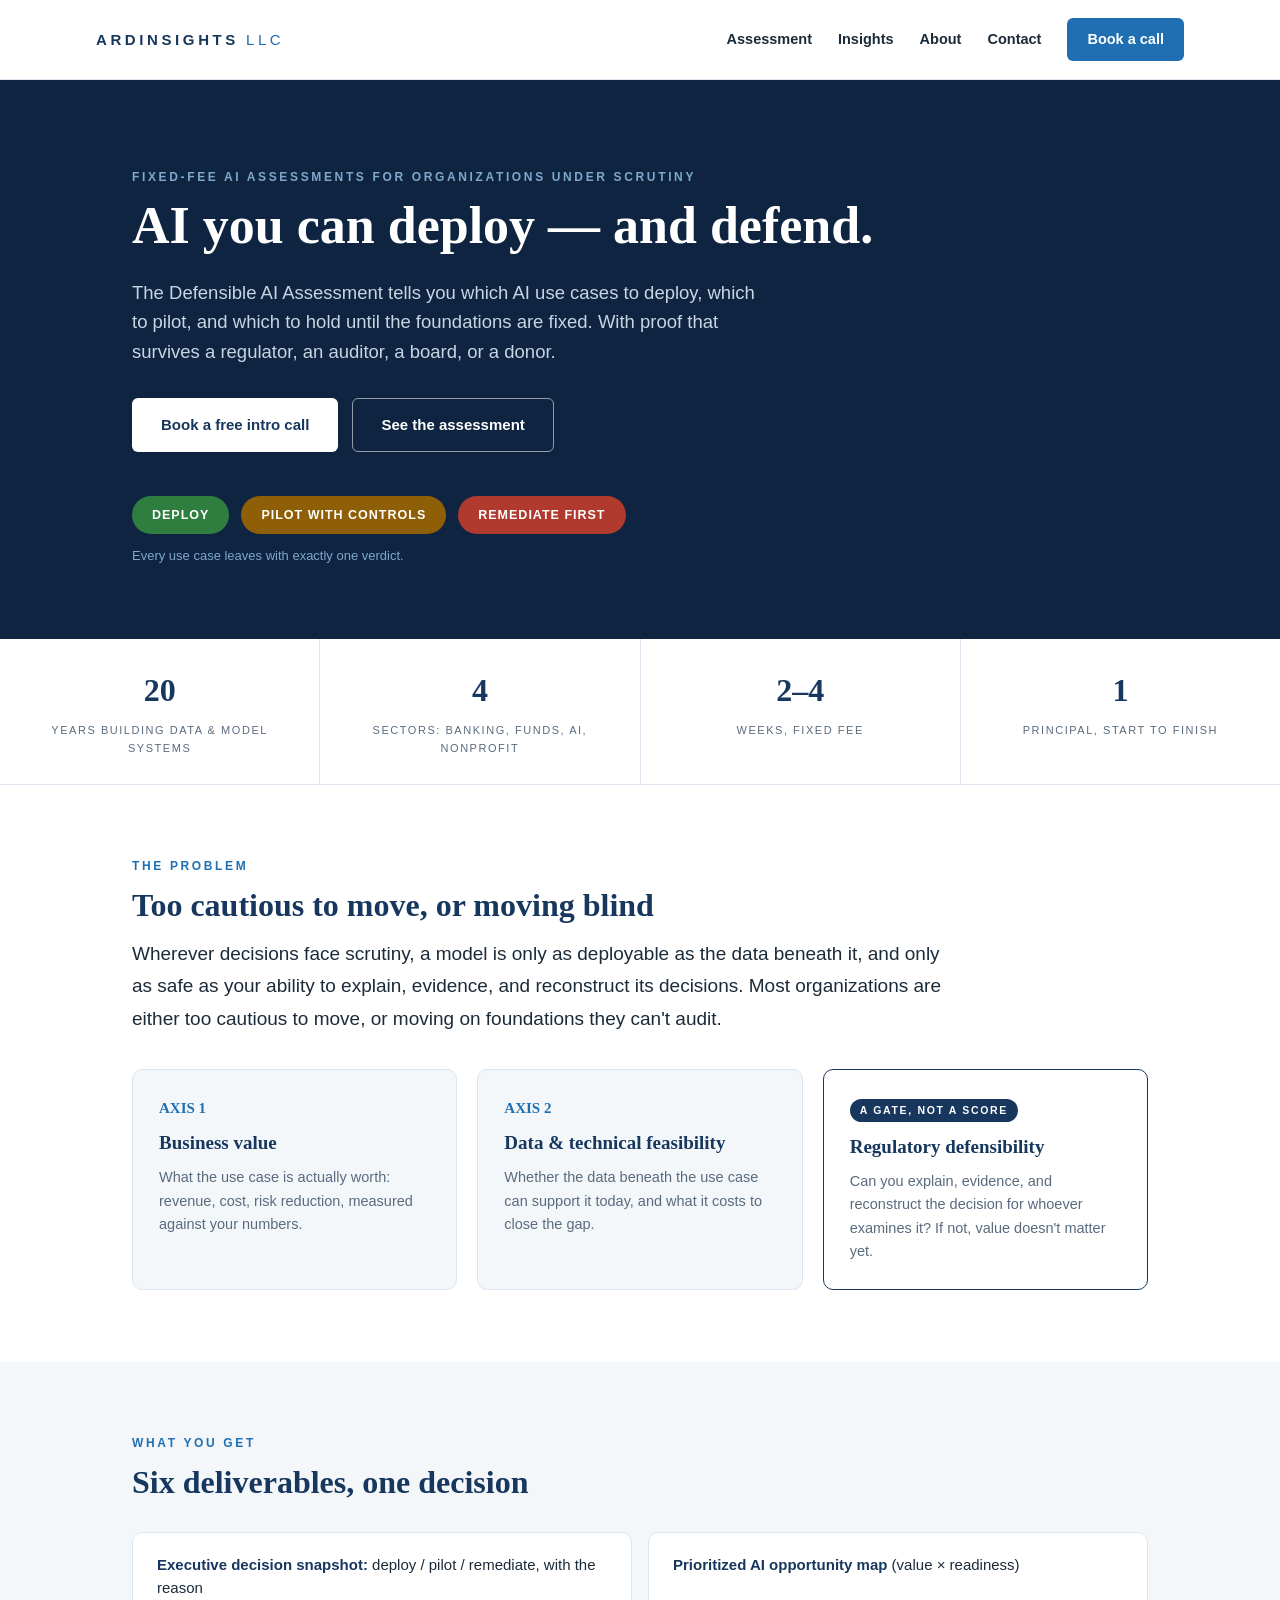
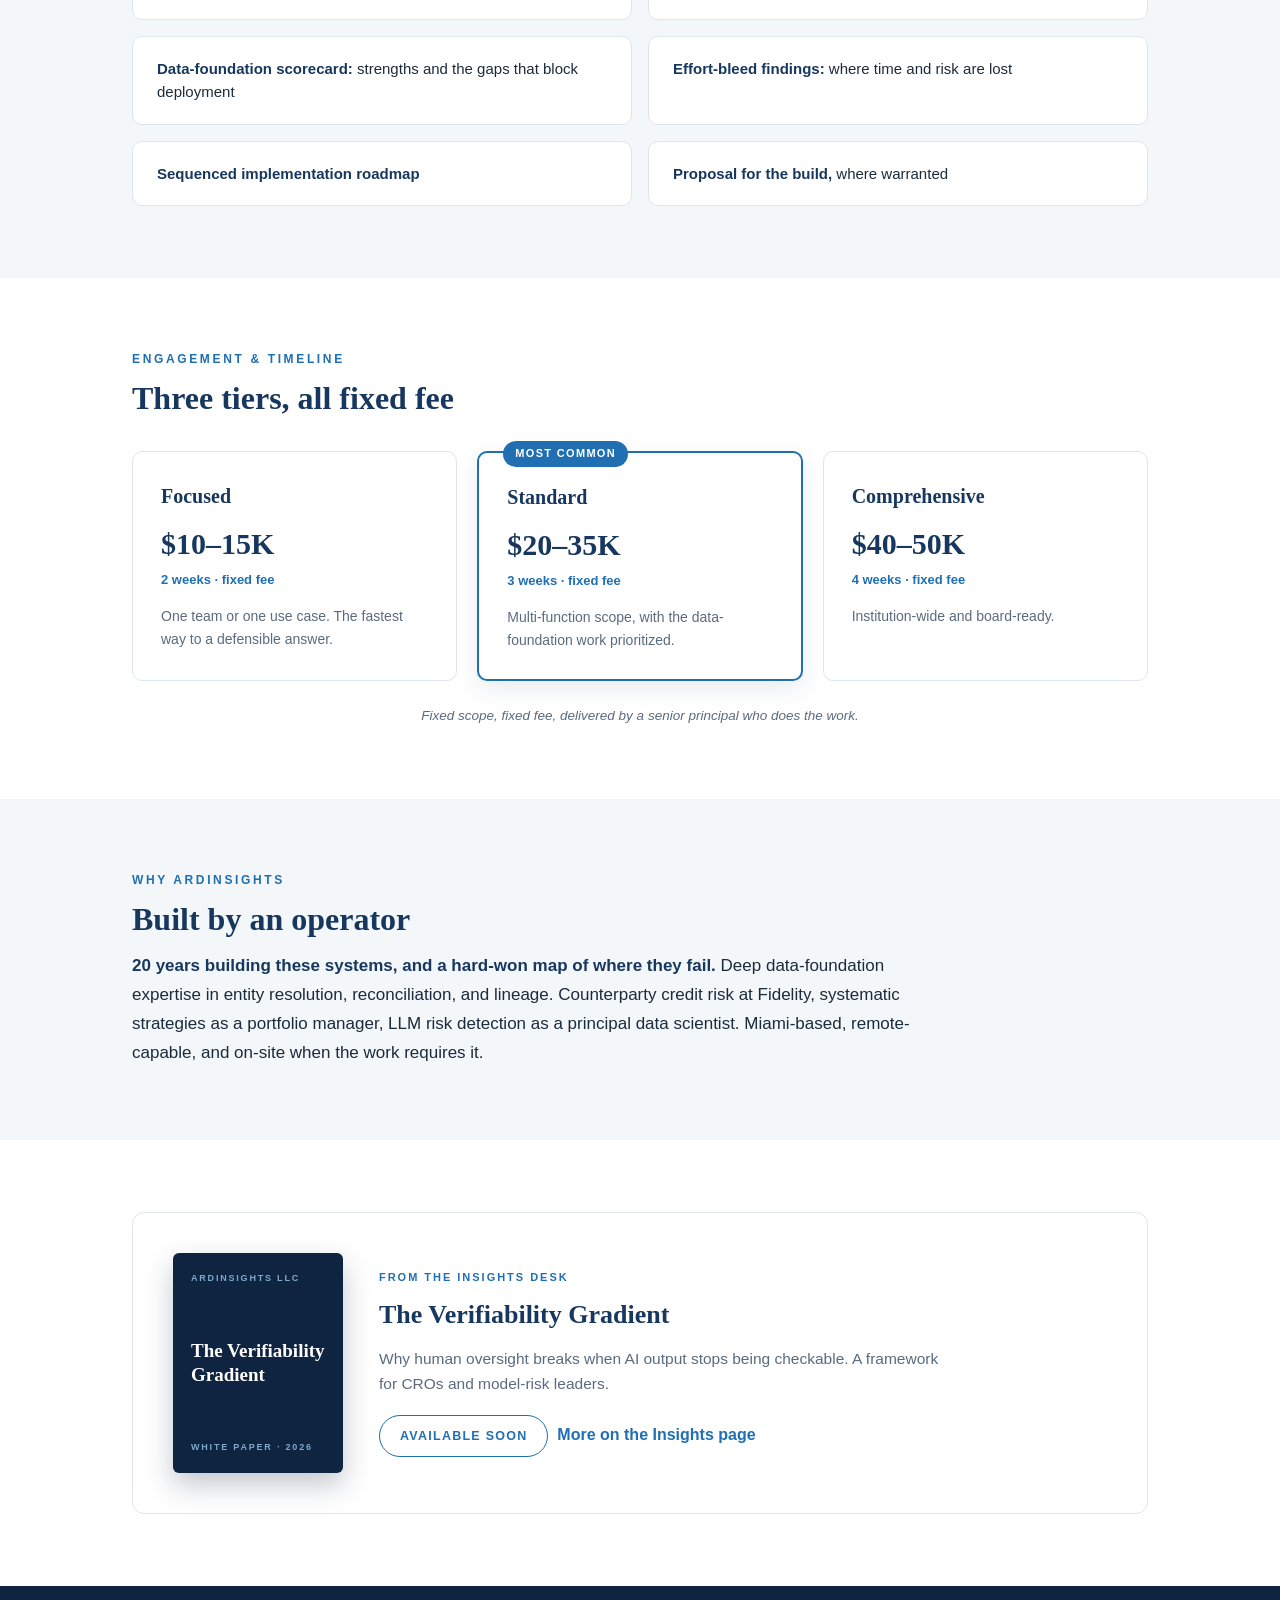
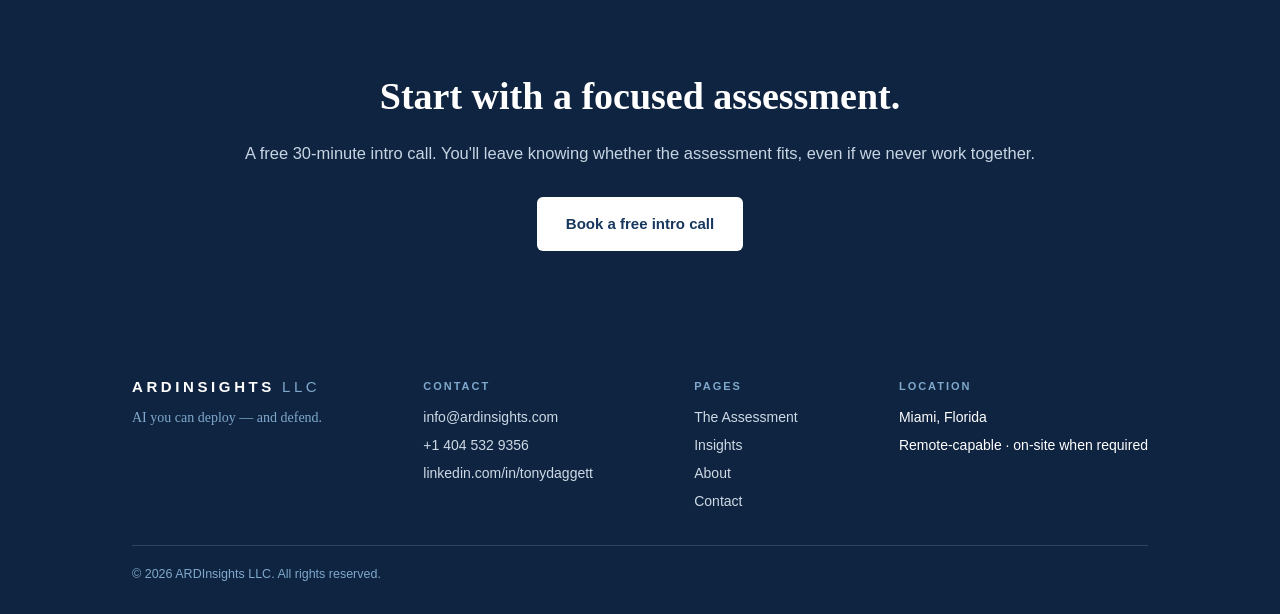
==== index.html @ 68be8fe9 "Phase 2 (partial): OG share image, richer Assessment page - og-image.png (1200x630, deck-cover style" ====
<!doctype html>
<html lang="en">
<head>
<meta charset="utf-8">
<meta name="viewport" content="width=device-width,initial-scale=1">
<title>ARDInsights | The Defensible AI Assessment</title>
<meta name="description" content="The Defensible AI Assessment tells you which AI use cases to deploy, which to pilot, and which to hold. With proof that survives a regulator, an auditor, a board, or a donor. Fixed scope, fixed fee, 2–4 weeks.">
<link rel="canonical" href="https://www.ardinsights.com/">
<meta property="og:title" content="ARDInsights | The Defensible AI Assessment">
<meta property="og:description" content="Which AI to deploy, which to pilot, which to hold, and proof it survives scrutiny. Fixed fee, 2–4 weeks.">
<meta property="og:type" content="website">
<meta property="og:url" content="https://www.ardinsights.com/">
<meta property="og:image" content="https://ardinsights.github.io/og-image.png">
<meta property="og:image:width" content="1200">
<meta property="og:image:height" content="630">
<meta name="twitter:card" content="summary_large_image">
<meta name="theme-color" content="#0F2440">
<link rel="icon" type="image/svg+xml" href="/favicon.svg">
<link rel="stylesheet" href="/css/site.css">
<script type="application/ld+json">
{"@context":"https://schema.org","@type":"ProfessionalService","name":"ARDInsights LLC","url":"https://www.ardinsights.com/","email":"info@ardinsights.com","telephone":"+1-404-532-9356","founder":{"@type":"Person","name":"Tony Daggett"},"address":{"@type":"PostalAddress","addressLocality":"Miami","addressRegion":"FL","addressCountry":"US"},"sameAs":["https://www.linkedin.com/in/tonydaggett"]}
</script>
</head>
<body>
<a class="skip" href="#main">Skip to content</a>

<header>
  <nav class="nav" aria-label="Main">
    <a class="wm" href="/">ARDINSIGHTS<span>LLC</span></a>
    <button class="menu-btn" aria-label="Menu" aria-expanded="false" aria-controls="nav-links" onclick="var h=document.querySelector('header');h.classList.toggle('open');this.setAttribute('aria-expanded',h.classList.contains('open'))"><span></span><span></span><span></span></button>
    <div class="links" id="nav-links">
      <a href="/assessment/">Assessment</a>
      <a href="/insights/">Insights</a>
      <a href="/about/">About</a>
      <a href="/contact/">Contact</a>
      <a class="cta" href="https://calendly.com/info-ardinsights/" target="_blank" rel="noopener">Book a call</a>
    </div>
  </nav>
</header>

<main id="main">

<div class="hero">
  <div class="wrap">
    <div class="kick">Fixed-fee AI assessments for organizations under scrutiny</div>
    <h1>AI you can deploy — and defend.</h1>
    <p>The Defensible AI Assessment tells you which AI use cases to deploy, which to pilot, and which to hold until the foundations are fixed. With proof that survives a regulator, an auditor, a board, or a donor.</p>
    <div class="actions">
      <a class="btn btn-white" href="https://calendly.com/info-ardinsights/" target="_blank" rel="noopener">Book a free intro call</a>
      <a class="btn btn-ghost" href="/assessment/">See the assessment</a>
    </div>
    <div class="pills">
      <span class="pill deploy">DEPLOY</span>
      <span class="pill pilot">PILOT WITH CONTROLS</span>
      <span class="pill remediate">REMEDIATE FIRST</span>
    </div>
    <div class="pillcap">Every use case leaves with exactly one verdict.</div>
  </div>
</div>

<div class="stats">
  <div class="stat"><div class="n">20</div><div class="l">Years building data &amp; model systems</div></div>
  <div class="stat"><div class="n">4</div><div class="l">Sectors: banking, funds, AI, nonprofit</div></div>
  <div class="stat"><div class="n">2–4</div><div class="l">Weeks, fixed fee</div></div>
  <div class="stat"><div class="n">1</div><div class="l">Principal, start to finish</div></div>
</div>

<section>
  <div class="wrap">
    <div class="kick">The problem</div>
    <h2 class="h2">Too cautious to move, or moving blind</h2>
    <p class="problem-lede">Wherever decisions face scrutiny, a model is only as deployable as the data beneath it, and only as safe as your ability to explain, evidence, and reconstruct its decisions. Most organizations are either too cautious to move, or moving on foundations they can't audit.</p>
    <div class="axes">
      <div class="axis"><div class="an">AXIS 1</div><h3 class="at">Business value</h3><p>What the use case is actually worth: revenue, cost, risk reduction, measured against your numbers.</p></div>
      <div class="axis"><div class="an">AXIS 2</div><h3 class="at">Data &amp; technical feasibility</h3><p>Whether the data beneath the use case can support it today, and what it costs to close the gap.</p></div>
      <div class="axis gate"><div class="gate-tag">A GATE, NOT A SCORE</div><h3 class="at">Regulatory defensibility</h3><p>Can you explain, evidence, and reconstruct the decision for whoever examines it? If not, value doesn't matter yet.</p></div>
    </div>
  </div>
</section>

<section class="alt">
  <div class="wrap">
    <div class="kick">What you get</div>
    <h2 class="h2">Six deliverables, one decision</h2>
    <div class="grid6">
      <div class="g"><b>Executive decision snapshot:</b> deploy / pilot / remediate, with the reason</div>
      <div class="g"><b>Prioritized AI opportunity map</b> (value × readiness)</div>
      <div class="g"><b>Data-foundation scorecard:</b> strengths and the gaps that block deployment</div>
      <div class="g"><b>Effort-bleed findings:</b> where time and risk are lost</div>
      <div class="g"><b>Sequenced implementation roadmap</b></div>
      <div class="g"><b>Proposal for the build,</b> where warranted</div>
    </div>
  </div>
</section>

<section>
  <div class="wrap">
    <div class="kick">Engagement &amp; timeline</div>
    <h2 class="h2">Three tiers, all fixed fee</h2>
    <div class="tiers">
      <div class="tier">
        <h3 class="tname">Focused</h3>
        <div class="price">$10–15K</div>
        <div class="terms">2 weeks · fixed fee</div>
        <p class="scope">One team or one use case. The fastest way to a defensible answer.</p>
      </div>
      <div class="tier featured">
        <div class="flag">MOST COMMON</div>
        <h3 class="tname">Standard</h3>
        <div class="price">$20–35K</div>
        <div class="terms">3 weeks · fixed fee</div>
        <p class="scope">Multi-function scope, with the data-foundation work prioritized.</p>
      </div>
      <div class="tier">
        <h3 class="tname">Comprehensive</h3>
        <div class="price">$40–50K</div>
        <div class="terms">4 weeks · fixed fee</div>
        <p class="scope">Institution-wide and board-ready.</p>
      </div>
    </div>
    <div class="tierfoot">Fixed scope, fixed fee, delivered by a senior principal who does the work.</div>
  </div>
</section>

<section class="alt">
  <div class="wrap">
    <div class="kick">Why ARDInsights</div>
    <h2 class="h2">Built by an operator</h2>
    <p class="why-body"><b>20 years building these systems, and a hard-won map of where they fail.</b> Deep data-foundation expertise in entity resolution, reconciliation, and lineage. Counterparty credit risk at Fidelity, systematic strategies as a portfolio manager, LLM risk detection as a principal data scientist. Miami-based, remote-capable, and on-site when the work requires it.</p>
  </div>
</section>

<section>
  <div class="wrap">
    <div class="paper">
      <div class="cover">
        <div class="pw">ARDINSIGHTS LLC</div>
        <div class="pt">The Verifiability Gradient</div>
        <div class="pw">WHITE PAPER · 2026</div>
      </div>
      <div>
        <div class="pk">FROM THE INSIGHTS DESK</div>
        <h3>The Verifiability Gradient</h3>
        <p>Why human oversight breaks when AI output stops being checkable. A framework for CROs and model-risk leaders.</p>
        <span class="soon-pill">AVAILABLE SOON</span>&nbsp;&nbsp;<a href="/insights/" style="font-weight:600">More on the Insights page</a>
      </div>
    </div>
  </div>
</section>

<div class="close">
  <div class="wrap">
    <h2>Start with a focused assessment.</h2>
    <p>A free 30-minute intro call. You'll leave knowing whether the assessment fits, even if we never work together.</p>
    <a class="btn btn-white" href="https://calendly.com/info-ardinsights/" target="_blank" rel="noopener">Book a free intro call</a>
  </div>
</div>

</main>

<footer>
  <div class="wrap">
    <div class="fgrid">
      <div>
        <div class="fwm">ARDINSIGHTS<span>LLC</span></div>
        <div class="ftag">AI you can deploy — and defend.</div>
      </div>
      <div class="fcol"><b>CONTACT</b><a href="mailto:info@ardinsights.com">info@ardinsights.com</a><br><a href="tel:+14045329356">+1 404 532 9356</a><br><a href="https://www.linkedin.com/in/tonydaggett" target="_blank" rel="noopener">linkedin.com/in/tonydaggett</a></div>
      <div class="fcol"><b>PAGES</b><a href="/assessment/">The Assessment</a><br><a href="/insights/">Insights</a><br><a href="/about/">About</a><br><a href="/contact/">Contact</a></div>
      <div class="fcol"><b>LOCATION</b>Miami, Florida<br>Remote-capable · on-site when required</div>
    </div>
    <div class="legal">© 2026 ARDInsights LLC. All rights reserved.</div>
  </div>
</footer>

</body>
</html>
---- css/site.css ----
/* ARDInsights — production stylesheet.
   1:1 port of the "ARDInsights Website" Claude Design system (design-system/).
   Fonts and metrics match the approved mockups exactly; only the mobile menu,
   footer layout, and media queries are additions (the mockups are desktop-only). */
:root{
  --navy:#17375E;
  --navy-deep:#0F2440;
  --azure:#1F6FB2;
  --azure-bright:#2E86D1;
  --ice:#7FA8CC;
  --ink:#1C2B3A;
  --muted:#5A6B7E;
  --paper:#FFFFFF;
  --mist:#F4F7FA;
  --line:#DDE5EE;
  --green:#2F7D3F;
  --gold:#8F5F08;
  --red:#B03A2E;
  --serif:Georgia,'Times New Roman',serif;
  --sans:'Segoe UI',Arial,sans-serif;
}
*{margin:0;padding:0;box-sizing:border-box}
body{font-family:var(--sans);color:var(--ink);background:var(--paper);line-height:1.6}
img{max-width:100%}
a{color:var(--azure);text-decoration:none}

.skip{position:absolute;left:-9999px;top:0;background:var(--navy);color:#fff;padding:10px 18px;z-index:100}
.skip:focus{left:0}
.sr-only{position:absolute;width:1px;height:1px;padding:0;margin:-1px;overflow:hidden;clip:rect(0,0,0,0);white-space:nowrap;border:0}
a:focus-visible,button:focus-visible{outline:2px solid var(--azure);outline-offset:2px}
.hero a:focus-visible,.close a:focus-visible,footer a:focus-visible{outline-color:#fff}

.wrap{max-width:1080px;margin:0 auto;padding:0 32px}

/* Type */
.kick{font-size:12px;letter-spacing:.22em;text-transform:uppercase;color:var(--azure);font-weight:700;margin-bottom:10px}
.h2{font-family:var(--serif);font-size:32px;color:var(--navy);font-weight:700;margin-bottom:14px;line-height:1.2}
.lede{font-size:15.5px;line-height:1.65;color:var(--muted);max-width:680px}

/* Buttons */
.btn{display:inline-block;padding:14px 28px;border-radius:6px;font-size:15px;font-weight:600;border:1.5px solid transparent;cursor:pointer}
.btn-azure{background:var(--azure);color:#fff}
.btn-azure:hover{background:var(--azure-bright);color:#fff}
.btn-white{background:#fff;color:var(--navy)}
.btn-white:hover{background:#E8F0F8;color:var(--navy)}
.btn-ghost{border-color:rgba(255,255,255,.55);color:#fff}
.btn-ghost:hover{border-color:#fff;color:#fff}

/* Nav — per nav-footer mockup */
header{background:#fff;border-bottom:1px solid var(--line)}
.nav{display:flex;align-items:center;justify-content:space-between;padding:18px 36px;max-width:1160px;margin:0 auto}
.wm{letter-spacing:.24em;font-weight:700;font-size:15px;color:var(--navy);white-space:nowrap}
.wm span{color:var(--azure);font-weight:400;margin-left:7px}
.links{display:flex;gap:26px;align-items:center}
.links a{color:var(--ink);font-size:14.5px;font-weight:600}
.links a:hover{color:var(--azure)}
.links a.active{color:var(--azure)}
.links a.cta{background:var(--azure);color:#fff;padding:10px 20px;border-radius:6px}
.links a.cta:hover{background:var(--azure-bright)}
.menu-btn{display:none;background:none;border:none;cursor:pointer;padding:8px}
.menu-btn span{display:block;width:22px;height:2px;background:var(--navy);margin:5px 0}

/* Hero — home per home mockup; .slim per subpage mockups */
.hero{background:var(--navy-deep);color:#fff;padding:88px 0 72px}
.hero .kick{color:var(--ice)}
.hero h1{font-family:var(--serif);font-size:52px;line-height:1.12;font-weight:700;max-width:760px;margin-bottom:22px}
.hero p{font-size:18.5px;line-height:1.6;color:#C7D5E3;max-width:640px;margin-bottom:32px}
.hero .actions{display:flex;gap:14px;margin-bottom:44px;flex-wrap:wrap}
.hero.slim{padding:64px 0 54px}
.hero.slim h1{font-size:43px;line-height:1.15;margin-bottom:14px}
.hero.slim p{font-size:17px;margin-bottom:0;max-width:660px}

/* Verdict pills */
.pills{display:flex;gap:12px;flex-wrap:wrap}
.pill{padding:9px 20px;border-radius:999px;font-size:12.5px;font-weight:700;letter-spacing:.08em;color:#fff}
.pill.deploy{background:var(--green)}
.pill.pilot{background:var(--gold)}
.pill.remediate{background:var(--red)}
.pillcap{font-size:13px;color:var(--ice);margin-top:12px}

/* Stat row */
.stats{display:flex;border-bottom:1px solid var(--line);background:#fff}
.stat{flex:1;padding:26px 18px;text-align:center;border-right:1px solid var(--line)}
.stat:last-child{border-right:none}
.stat .n{font-family:var(--serif);font-size:32px;font-weight:700;color:var(--navy)}
.stat .l{font-size:11px;letter-spacing:.14em;text-transform:uppercase;color:var(--muted);margin-top:6px}

/* Sections */
section{padding:72px 0}
section.alt{background:var(--mist)}

/* Axes */
.axes{display:grid;grid-template-columns:repeat(3,1fr);gap:20px;margin-top:34px}
.axis{background:var(--mist);border:1px solid var(--line);border-radius:10px;padding:26px}
.axis .an{font-family:var(--serif);font-size:15px;color:var(--azure);font-weight:700;margin-bottom:8px}
.axis .at{font-family:var(--serif);font-size:19px;color:var(--navy);font-weight:700;margin-bottom:8px}
.axis p{font-size:14.5px;line-height:1.6;color:var(--muted)}
.axis.gate{background:#fff;border:1.5px solid var(--navy)}
.gate-tag{display:inline-block;font-size:10.5px;letter-spacing:.16em;font-weight:700;color:#fff;background:var(--navy);border-radius:999px;padding:3px 10px;margin-bottom:10px}

/* Deliverables grid */
.grid6{display:grid;grid-template-columns:repeat(2,1fr);gap:16px;margin-top:30px}
.g{background:#fff;border:1px solid var(--line);border-radius:10px;padding:20px 24px;font-size:15px;line-height:1.55}
.g b{color:var(--navy)}

/* Tiers */
.tiers{display:grid;grid-template-columns:repeat(3,1fr);gap:20px;margin-top:34px}
.tier{background:#fff;border:1px solid var(--line);border-radius:10px;padding:28px;position:relative}
.tier.featured{border:2px solid var(--azure);box-shadow:0 8px 24px rgba(23,55,94,.10)}
.flag{position:absolute;top:-12px;left:24px;background:var(--azure);color:#fff;font-size:11px;font-weight:700;letter-spacing:.12em;padding:4px 12px;border-radius:999px}
.tname{font-family:var(--serif);font-size:20px;color:var(--navy);font-weight:700}
.price{font-family:var(--serif);font-size:30px;color:var(--navy);font-weight:700;margin:8px 0 2px}
.terms{font-size:13px;color:var(--azure);font-weight:600;margin-bottom:14px}
.scope{font-size:14px;line-height:1.6;color:var(--muted)}
.tierfoot{margin-top:24px;font-size:13.5px;color:var(--muted);font-style:italic;text-align:center}

/* Why */
.why-body{font-size:17px;line-height:1.7;max-width:780px}
.why-body b{color:var(--navy)}

/* Paper feature */
.paper{border:1px solid var(--line);border-radius:12px;padding:40px;display:flex;gap:36px;align-items:center;background:#fff}
.paper .cover{flex:none;width:170px;height:220px;background:var(--navy-deep);border-radius:6px;color:#fff;padding:18px;display:flex;flex-direction:column;justify-content:space-between;box-shadow:0 12px 28px rgba(15,36,64,.25)}
.paper .cover .pw{letter-spacing:.2em;font-size:9px;font-weight:700;color:var(--ice)}
.paper .cover .pt{font-family:var(--serif);font-size:19px;font-weight:700;line-height:1.25}
.paper .pk{font-size:11px;letter-spacing:.18em;color:var(--azure);font-weight:700;margin-bottom:8px}
.paper h2,.paper h3{font-family:var(--serif);font-size:26px;color:var(--navy);margin-bottom:10px;font-weight:700}
.paper .psub{font-family:var(--serif);font-style:italic;font-size:17px;color:var(--muted);margin-bottom:16px}
.paper p{font-size:15.5px;line-height:1.65;color:var(--muted);margin-bottom:18px;max-width:560px}
.paper .meta{font-size:13px;color:var(--muted);margin-bottom:20px}
.soon-pill{display:inline-block;padding:10px 20px;border:1.5px solid var(--azure);border-radius:999px;color:var(--azure);font-size:12.5px;font-weight:700;letter-spacing:.1em}
.soon-note{margin-top:26px;font-size:14.5px;color:var(--muted);font-style:italic}

/* Steps */
.stepgrid{display:grid;grid-template-columns:repeat(3,1fr);gap:20px;margin-top:30px}
.step{background:#fff;border:1px solid var(--line);border-radius:10px;padding:26px}
.sn{font-family:var(--serif);font-size:14px;color:var(--azure);font-weight:700;margin-bottom:8px}
.st{font-family:var(--serif);font-size:19px;color:var(--navy);font-weight:700;margin-bottom:8px}
.step p{font-size:14.5px;line-height:1.6;color:var(--muted)}

/* Two-column */
.two{display:grid;grid-template-columns:1fr 1fr;gap:40px}
.two h3{font-family:var(--serif);font-size:22px;color:var(--navy);margin-bottom:10px;font-weight:700}
.two p{font-size:15.5px;line-height:1.65}
.two b{color:var(--navy)}

/* Diagnostics */
.dcards{display:grid;grid-template-columns:repeat(3,1fr);gap:20px;margin-top:30px}
.dc{background:#fff;border:1px solid var(--line);border-radius:10px;padding:26px}
.dc .num{font-family:var(--serif);font-size:13px;color:var(--azure);font-weight:700;margin-bottom:8px;letter-spacing:.06em}
.dc .dt{font-family:var(--serif);font-size:18px;color:var(--navy);font-weight:700;margin-bottom:10px;line-height:1.3}
.dc .db{font-size:14px;line-height:1.6;margin-bottom:14px}
.dc .lesson{border-top:1px solid var(--line);padding-top:12px;font-size:13px;line-height:1.55;color:var(--muted)}
.dc .lesson b{color:var(--navy);font-size:10.5px;letter-spacing:.16em}

/* Problem lede (home) */
.problem-lede{font-size:19px;line-height:1.7;color:var(--ink);max-width:820px}

/* About */
.head-row{display:flex;gap:40px;align-items:center}
.photo{flex:none;width:150px;height:150px;border-radius:50%;background:var(--azure);display:flex;align-items:center;justify-content:center;font-family:var(--serif);font-size:44px;font-weight:700;color:#fff;border:3px solid rgba(255,255,255,.35)}
.bio p{font-size:16.5px;line-height:1.75;max-width:780px;margin-bottom:18px}
.bio b{color:var(--navy)}
.tl{margin-top:44px;border-left:2px solid var(--line);padding-left:32px;max-width:780px}
.t{position:relative;padding-bottom:30px}
.t:last-child{padding-bottom:0}
.t::before{content:'';position:absolute;left:-39px;top:5px;width:12px;height:12px;border-radius:50%;background:var(--azure);border:2px solid #fff}
.t .role{font-family:var(--serif);font-size:18px;color:var(--navy);font-weight:700}
.t .org{font-size:13.5px;color:var(--azure);font-weight:600;margin:2px 0 6px}
.t p{font-size:14.5px;line-height:1.6;color:var(--muted);max-width:640px}
.creds{padding:40px 0;background:var(--mist)}
.credrow{display:flex;background:#fff;border-radius:10px;border:1px solid var(--line)}
.cred{flex:1;padding:22px;text-align:center;border-right:1px solid var(--line)}
.cred:last-child{border-right:none}
.cn{font-family:var(--serif);font-size:22px;font-weight:700;color:var(--navy)}
.cl{font-size:11px;letter-spacing:.14em;text-transform:uppercase;color:var(--muted);margin-top:5px}

/* Contact */
.cgrid{display:grid;grid-template-columns:1.2fr 1fr;gap:24px;align-items:start}
.card{border:1px solid var(--line);border-radius:12px;padding:36px;background:var(--mist)}
.card h2{font-family:var(--serif);font-size:24px;color:var(--navy);margin-bottom:10px;font-weight:700}
.card p{font-size:15px;line-height:1.65;color:var(--muted);margin-bottom:20px}
.rows{font-size:15px}
.rows .row{display:flex;gap:12px;align-items:baseline;padding:8px 0}
.rows b{flex:none;width:78px;font-size:11px;letter-spacing:.16em;color:var(--muted)}
.rows a{font-weight:600}

/* Close band */
.close{background:var(--navy-deep);color:#fff;text-align:center;padding:80px 0}
.close h2{font-family:var(--serif);font-size:38px;margin-bottom:14px;font-weight:700}
.close p{color:#C7D5E3;font-size:16.5px;margin-bottom:30px}

/* Footer — per nav-footer mockup */
footer{background:var(--navy-deep);color:#fff;padding:44px 0 30px}
.close+footer{border-top:1px solid rgba(255,255,255,.14)}
.fgrid{display:flex;justify-content:space-between;gap:30px;flex-wrap:wrap}
.fwm{letter-spacing:.24em;font-weight:700;font-size:15px}
.fwm span{color:var(--ice);font-weight:400;margin-left:7px}
.ftag{font-family:var(--serif);color:var(--ice);font-size:14px;margin-top:8px}
.fcol{font-size:14px;line-height:2}
.fcol a{color:#CDD9E5}
.fcol a:hover{color:#fff}
.fcol b{display:block;font-size:11px;letter-spacing:.18em;color:var(--ice);margin-bottom:6px;font-weight:700}
.legal{border-top:1px solid rgba(255,255,255,.14);margin-top:30px;padding-top:18px;font-size:12.5px;color:var(--ice)}

/* Responsive additions (mockups are desktop-only) */
@media (max-width:900px){
  .hero h1{font-size:38px}
  .hero.slim h1{font-size:32px}
  .h2{font-size:27px}
  .axes,.tiers,.stepgrid,.dcards{grid-template-columns:1fr}
  .grid6,.two,.cgrid{grid-template-columns:1fr}
  .stats{flex-wrap:wrap}
  .stat{flex:1 1 50%;border-bottom:1px solid var(--line)}
  .stat:nth-child(2){border-right:none}
  .paper{flex-direction:column;align-items:flex-start}
  .head-row{flex-direction:column;align-items:flex-start;gap:20px}
  .credrow{flex-wrap:wrap}
  .cred{flex:1 1 50%;border-bottom:1px solid var(--line)}
  .cred:nth-child(2){border-right:none}
  section{padding:56px 0}
  .hero{padding:64px 0 52px}
}
@media (max-width:760px){
  .menu-btn{display:block}
  header{position:relative}
  .links{display:none;position:absolute;top:100%;left:0;right:0;background:#fff;border-bottom:1px solid var(--line);flex-direction:column;align-items:flex-start;padding:18px 24px;gap:16px;z-index:50}
  header.open .links{display:flex}
}
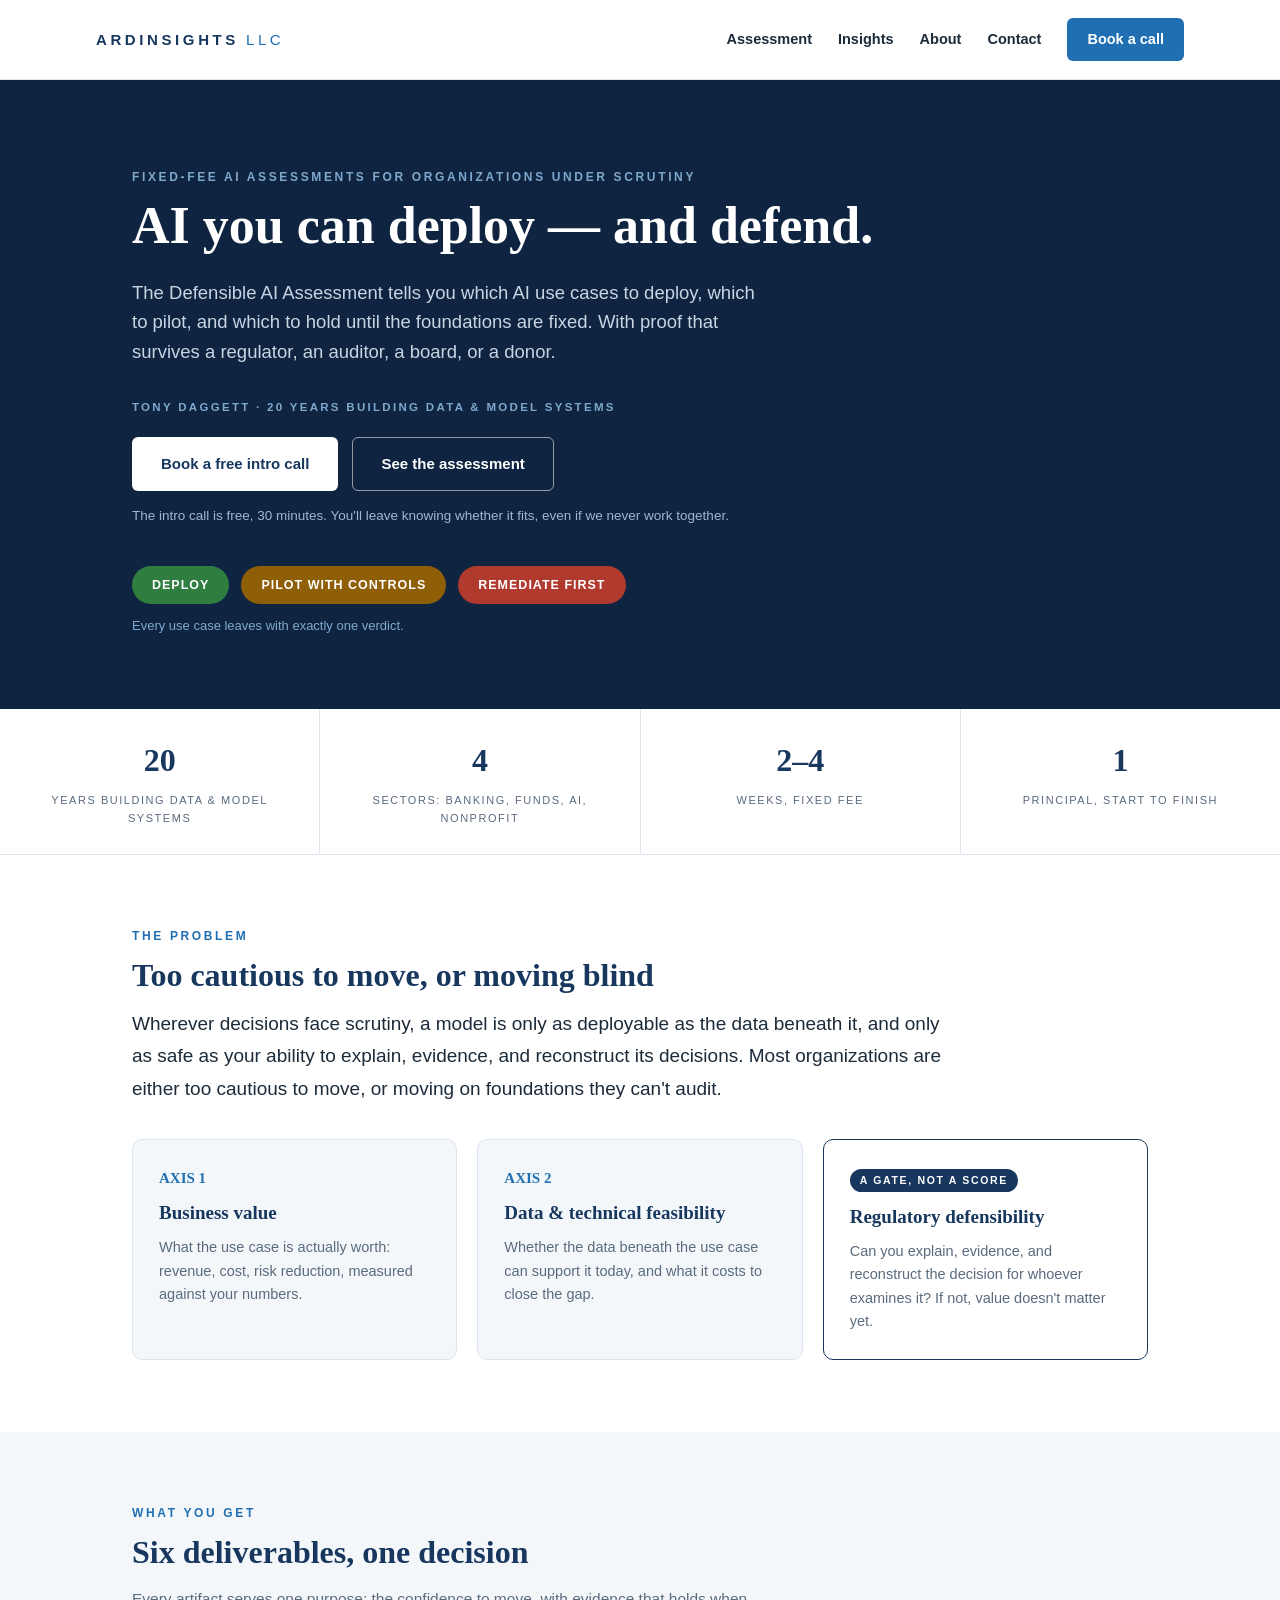
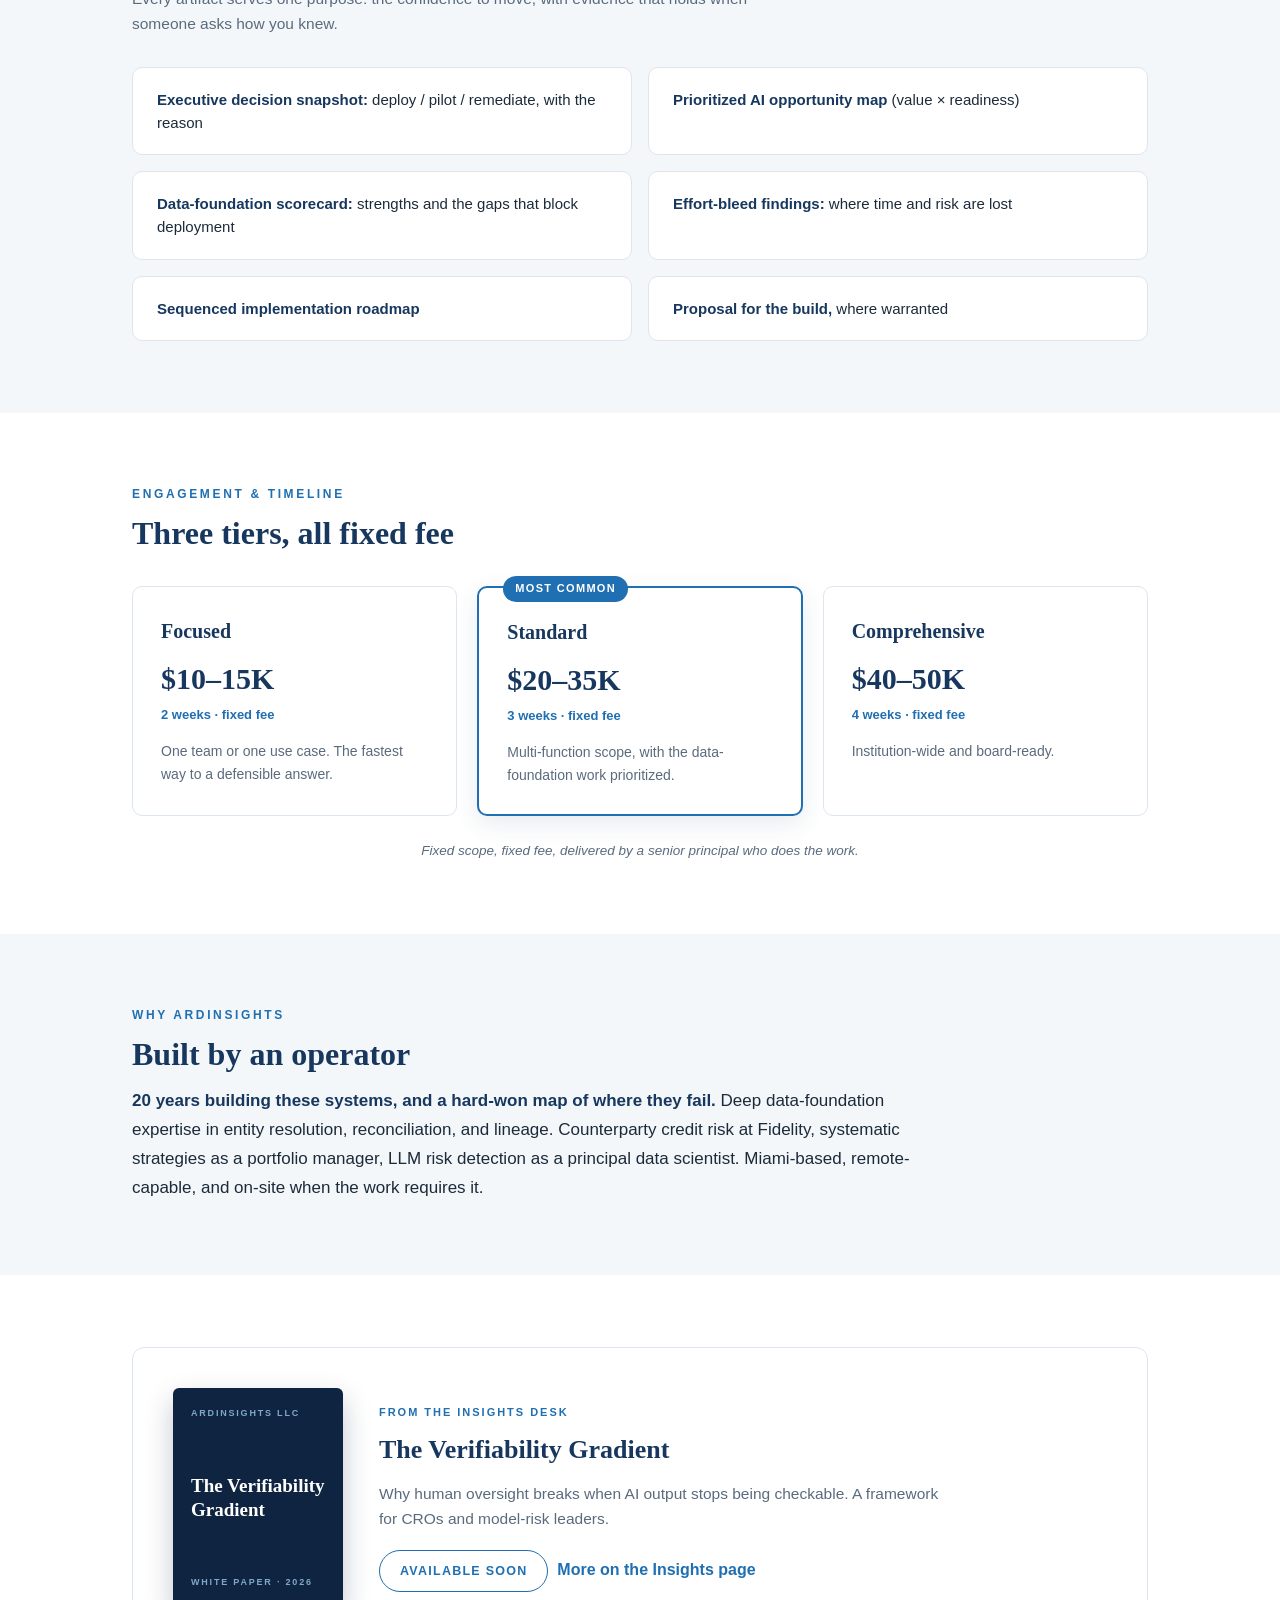
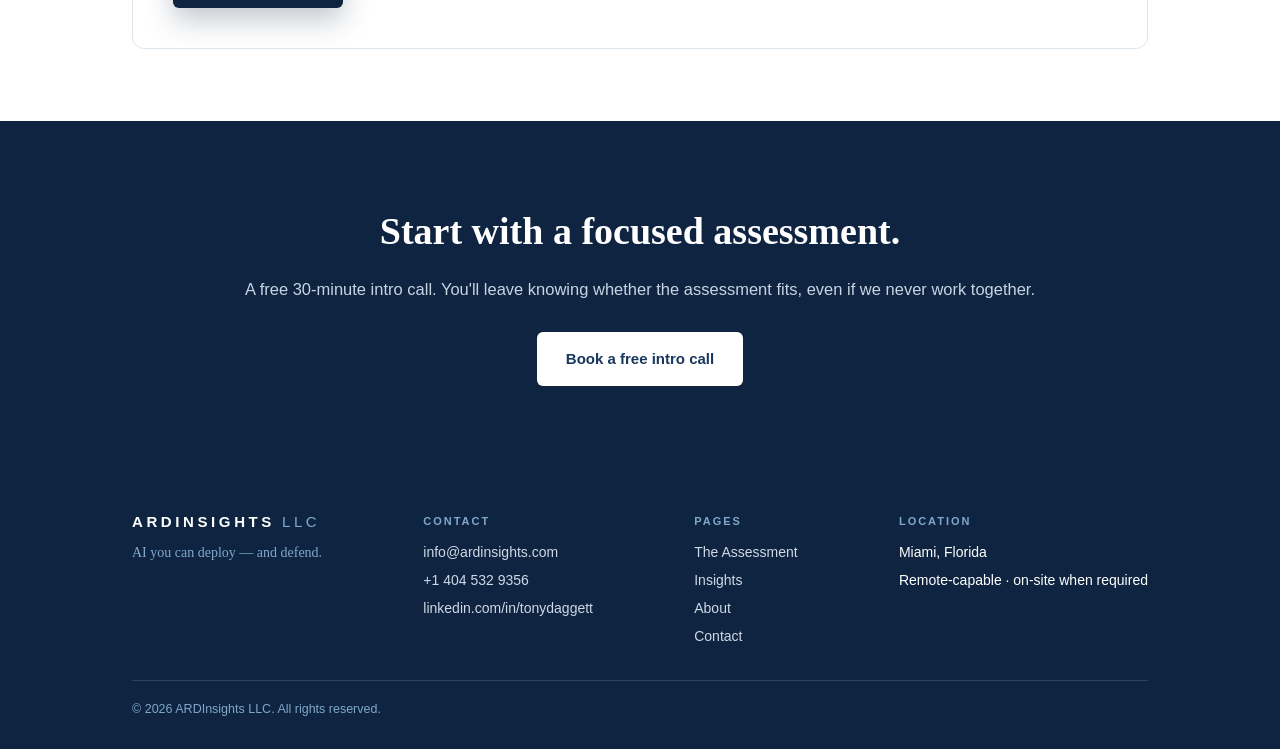
==== commit a70df571: "Put the principal in the pitch: name, face, outcomes, buyer signals - Hero gains a Tony Daggett cred" ====
--- a/index.html
+++ b/index.html
@@ -45,10 +45,12 @@
     <div class="kick">Fixed-fee AI assessments for organizations under scrutiny</div>
     <h1>AI you can deploy — and defend.</h1>
     <p>The Defensible AI Assessment tells you which AI use cases to deploy, which to pilot, and which to hold until the foundations are fixed. With proof that survives a regulator, an auditor, a board, or a donor.</p>
-    <div class="actions">
+    <div class="hero-cred">Tony Daggett · 20 years building data &amp; model systems</div>
+    <div class="actions tight">
       <a class="btn btn-white" href="https://calendly.com/info-ardinsights/" target="_blank" rel="noopener">Book a free intro call</a>
       <a class="btn btn-ghost" href="/assessment/">See the assessment</a>
     </div>
+    <div class="hero-note">The intro call is free, 30 minutes. You'll leave knowing whether it fits, even if we never work together.</div>
     <div class="pills">
       <span class="pill deploy">DEPLOY</span>
       <span class="pill pilot">PILOT WITH CONTROLS</span>
@@ -82,6 +84,7 @@
   <div class="wrap">
     <div class="kick">What you get</div>
     <h2 class="h2">Six deliverables, one decision</h2>
+    <p class="lede">Every artifact serves one purpose: the confidence to move, with evidence that holds when someone asks how you knew.</p>
     <div class="grid6">
       <div class="g"><b>Executive decision snapshot:</b> deploy / pilot / remediate, with the reason</div>
       <div class="g"><b>Prioritized AI opportunity map</b> (value × readiness)</div>
@@ -173,5 +176,6 @@
   </div>
 </footer>
 
+<script data-goatcounter="https://ardinsights.goatcounter.com/count" async src="https://gc.zgo.at/count.js"></script>
 </body>
 </html>
--- a/css/site.css
+++ b/css/site.css
@@ -46,8 +46,8 @@
 .btn-ghost{border-color:rgba(255,255,255,.55);color:#fff}
 .btn-ghost:hover{border-color:#fff;color:#fff}
 
-/* Nav — per nav-footer mockup */
-header{background:#fff;border-bottom:1px solid var(--line)}
+/* Nav — per nav-footer mockup; sticky so the CTA stays reachable */
+header{background:#fff;border-bottom:1px solid var(--line);position:sticky;top:0;z-index:60}
 .nav{display:flex;align-items:center;justify-content:space-between;padding:18px 36px;max-width:1160px;margin:0 auto}
 .wm{letter-spacing:.24em;font-weight:700;font-size:15px;color:var(--navy);white-space:nowrap}
 .wm span{color:var(--azure);font-weight:400;margin-left:7px}
@@ -69,6 +69,26 @@
 .hero.slim{padding:64px 0 54px}
 .hero.slim h1{font-size:43px;line-height:1.15;margin-bottom:14px}
 .hero.slim p{font-size:17px;margin-bottom:0;max-width:660px}
+
+.hero-cred{font-size:11.5px;letter-spacing:.2em;text-transform:uppercase;color:var(--ice);font-weight:700;margin-bottom:20px}
+.hero .actions.tight{margin-bottom:14px}
+.hero-note{font-size:13.5px;color:#9DB8D4;margin-bottom:40px}
+
+/* Buyer signals */
+.signals{margin-top:44px}
+.signals h3{font-family:var(--serif);font-size:22px;color:var(--navy);margin-bottom:12px;font-weight:700}
+.signals ul{list-style:none;max-width:720px}
+.signals li{position:relative;padding:9px 0 9px 26px;font-size:15.5px;line-height:1.55}
+.signals li::before{content:'';position:absolute;left:0;top:17px;width:8px;height:8px;border-radius:2px;background:var(--azure)}
+
+/* Delivered-by strip */
+.deliver{display:flex;gap:22px;align-items:center;margin-top:44px;border-top:1px solid var(--line);padding-top:32px}
+.deliver img{width:88px;height:88px;border-radius:50%;object-fit:cover;flex:none;border:2px solid var(--line)}
+.deliver .dn{font-family:var(--serif);font-size:19px;font-weight:700;color:var(--navy);margin-bottom:6px}
+.deliver p{font-size:14.5px;color:var(--muted);line-height:1.6;max-width:600px}
+
+/* Real photo variant of the About circle */
+.photo-img{width:150px;height:150px;border-radius:50%;object-fit:cover;flex:none;border:3px solid rgba(255,255,255,.35)}
 
 /* Verdict pills */
 .pills{display:flex;gap:12px;flex-wrap:wrap}
@@ -130,6 +150,17 @@
 .paper .meta{font-size:13px;color:var(--muted);margin-bottom:20px}
 .soon-pill{display:inline-block;padding:10px 20px;border:1.5px solid var(--azure);border-radius:999px;color:var(--azure);font-size:12.5px;font-weight:700;letter-spacing:.1em}
 .soon-note{margin-top:26px;font-size:14.5px;color:var(--muted);font-style:italic}
+.notify{margin-top:22px}
+.notify p{font-size:14.5px;margin-bottom:10px}
+.notify form{display:flex;gap:10px;max-width:440px;flex-wrap:wrap}
+.notify input[type=email]{flex:1;min-width:220px;padding:12px 14px;border:1px solid var(--line);border-radius:6px;font-family:var(--sans);font-size:15px;color:var(--ink)}
+.notify input[type=email]:focus{outline:2px solid var(--azure);outline-offset:1px;border-color:var(--azure)}
+.notify .btn{padding:12px 22px}
+.notify .ok{font-size:15px;font-weight:600;color:var(--green)}
+.notify{display:flex;gap:10px;margin-top:18px;max-width:480px;flex-wrap:wrap}
+.notify input[type=email]{flex:1;min-width:220px;padding:12px 14px;border:1px solid var(--line);border-radius:6px;font-size:15px;font-family:var(--sans);color:var(--ink)}
+.notify .btn{padding:12px 20px}
+.paper .notify-note{font-size:12.5px;color:var(--muted);margin:10px 0 0;max-width:480px}
 
 /* Steps */
 .stepgrid{display:grid;grid-template-columns:repeat(3,1fr);gap:20px;margin-top:30px}
@@ -223,7 +254,6 @@
 }
 @media (max-width:760px){
   .menu-btn{display:block}
-  header{position:relative}
   .links{display:none;position:absolute;top:100%;left:0;right:0;background:#fff;border-bottom:1px solid var(--line);flex-direction:column;align-items:flex-start;padding:18px 24px;gap:16px;z-index:50}
   header.open .links{display:flex}
 }
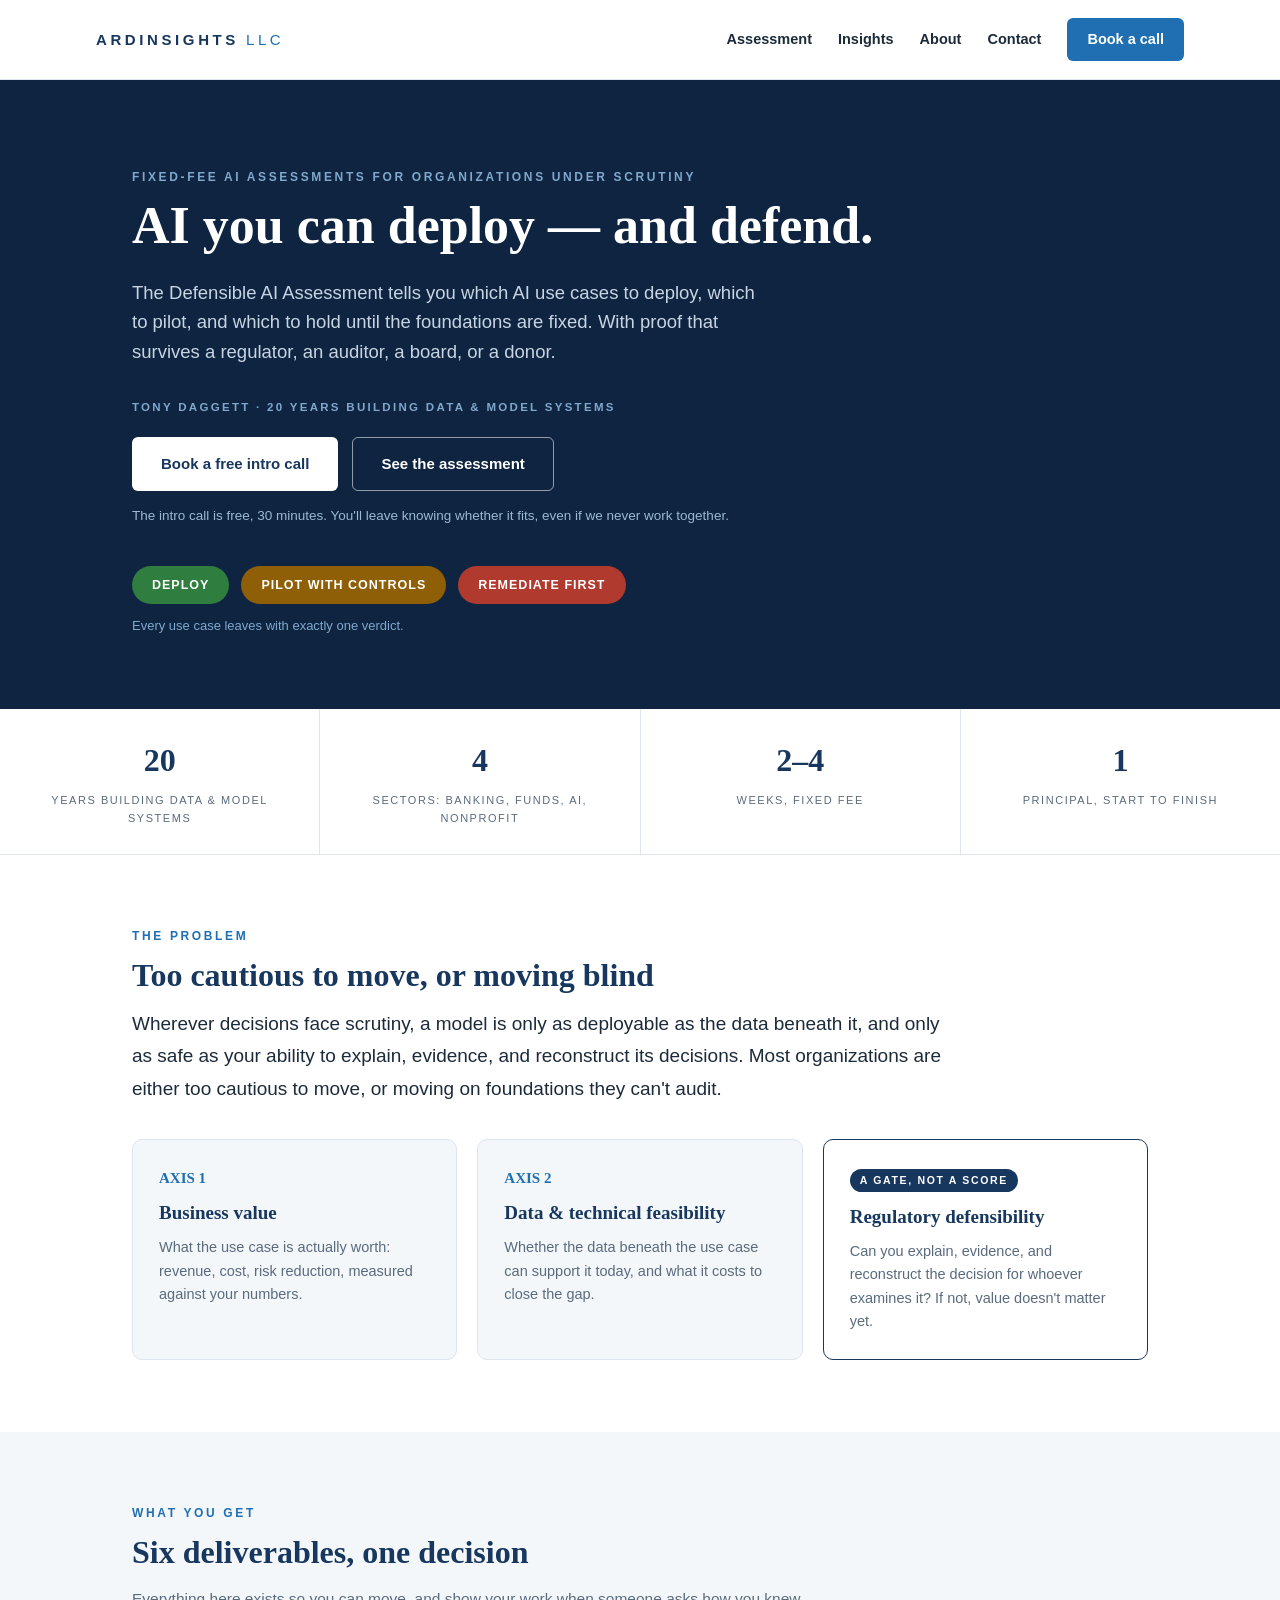
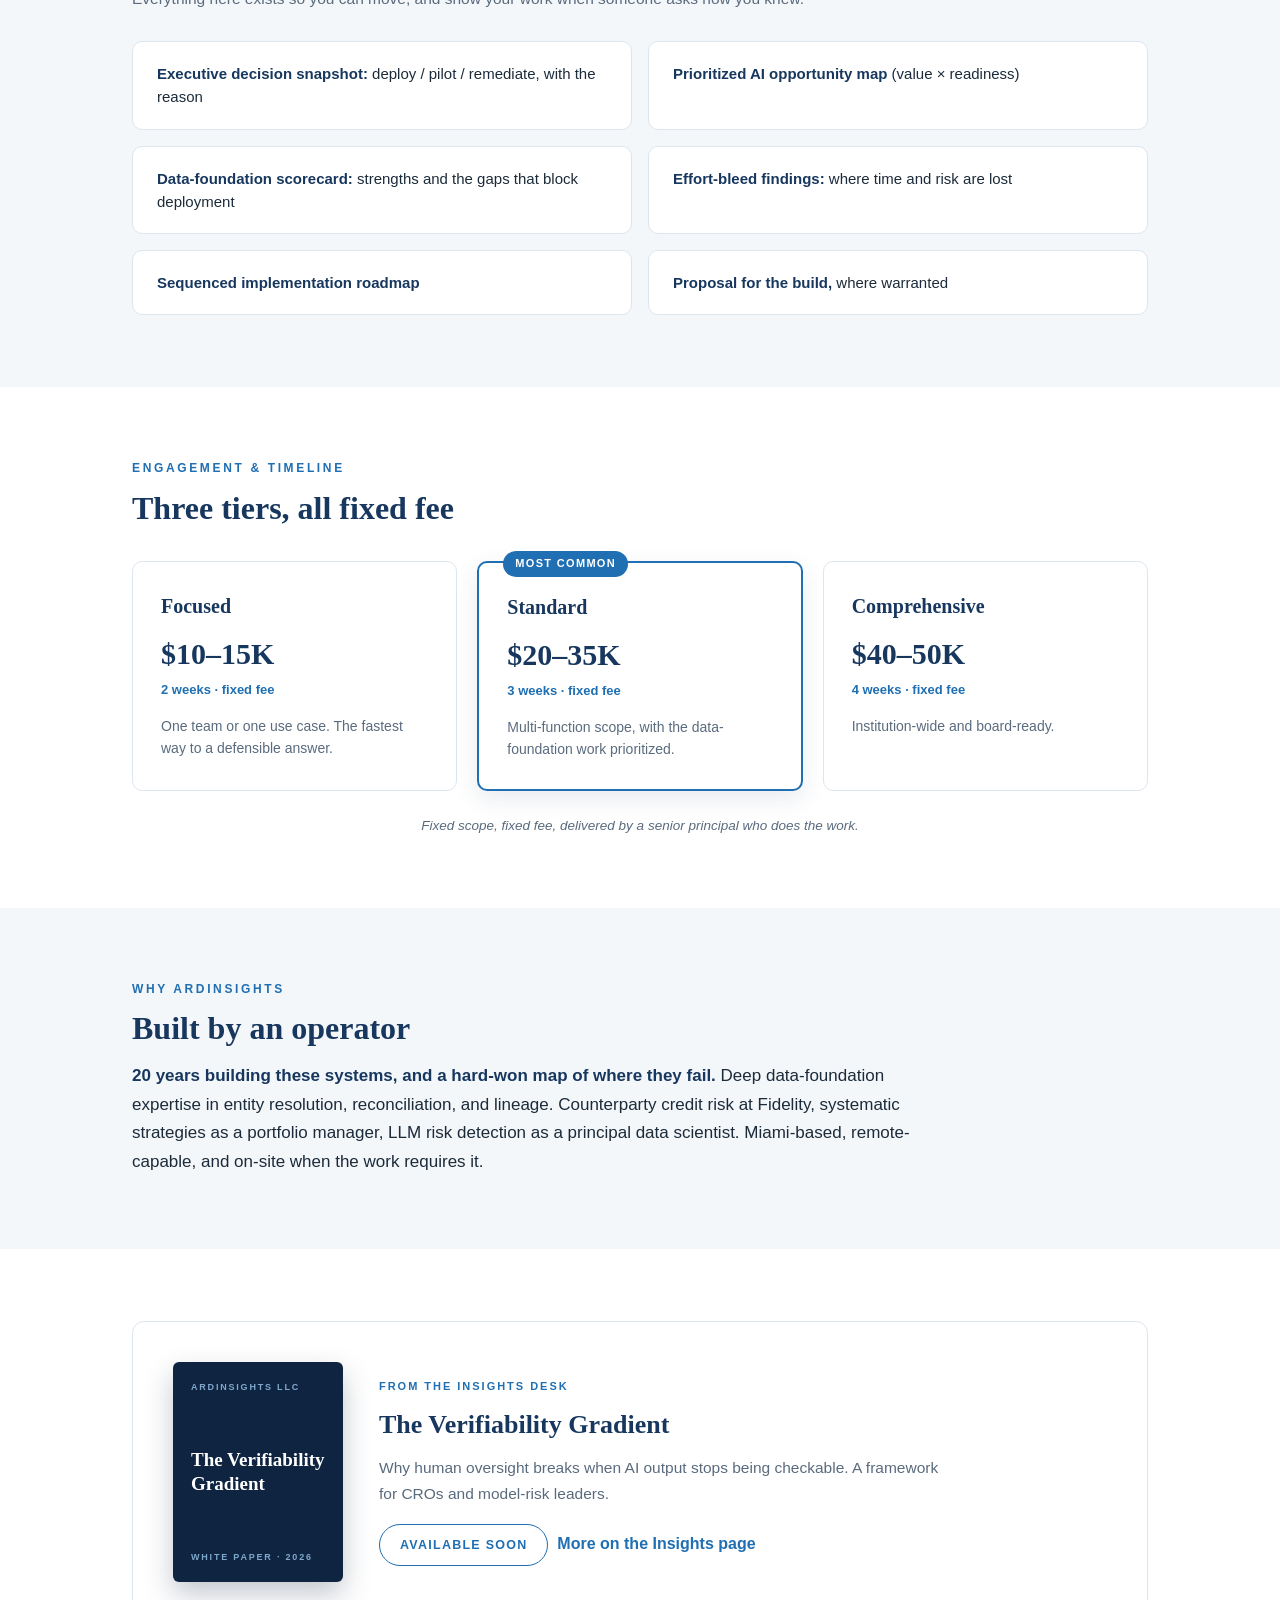
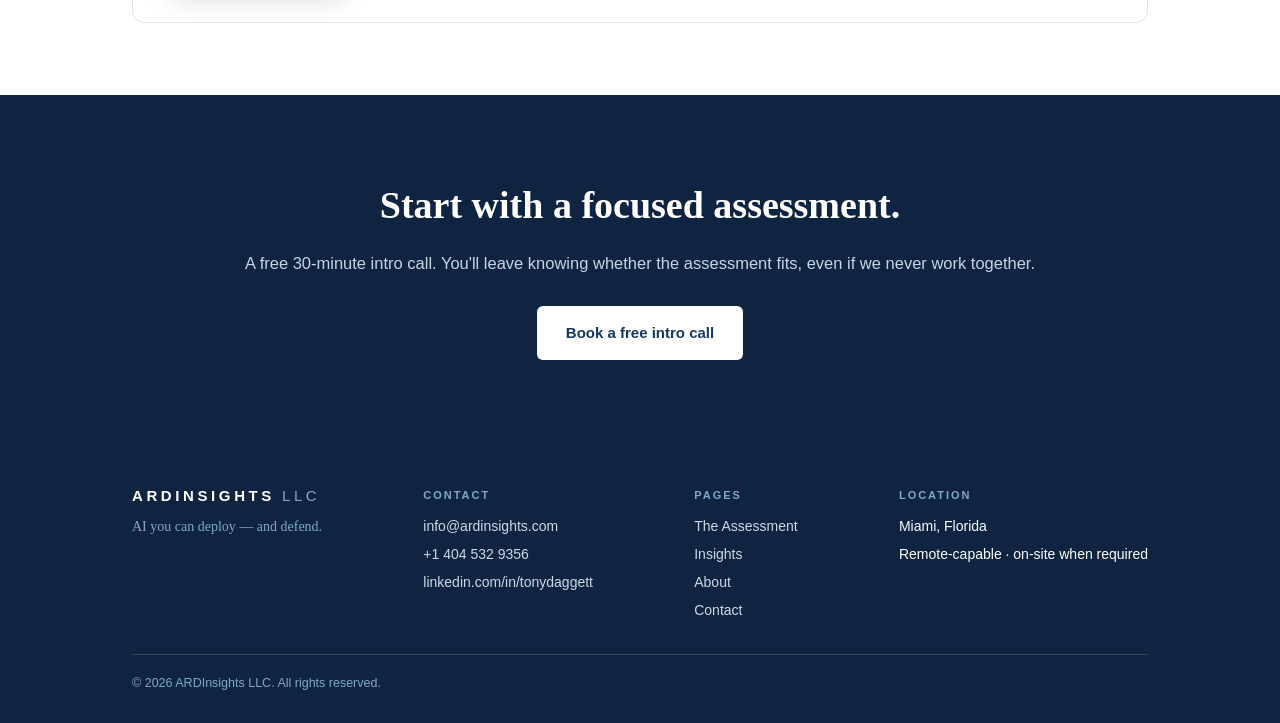
==== commit 6b3d016d: "Replace consultant-speak outcome lede with plain speech Co-Authored-By: Claude Fable 5 <noreply@anth" ====
--- a/index.html
+++ b/index.html
@@ -84,7 +84,7 @@
   <div class="wrap">
     <div class="kick">What you get</div>
     <h2 class="h2">Six deliverables, one decision</h2>
-    <p class="lede">Every artifact serves one purpose: the confidence to move, with evidence that holds when someone asks how you knew.</p>
+    <p class="lede">Everything here exists so you can move, and show your work when someone asks how you knew.</p>
     <div class="grid6">
       <div class="g"><b>Executive decision snapshot:</b> deploy / pilot / remediate, with the reason</div>
       <div class="g"><b>Prioritized AI opportunity map</b> (value × readiness)</div>
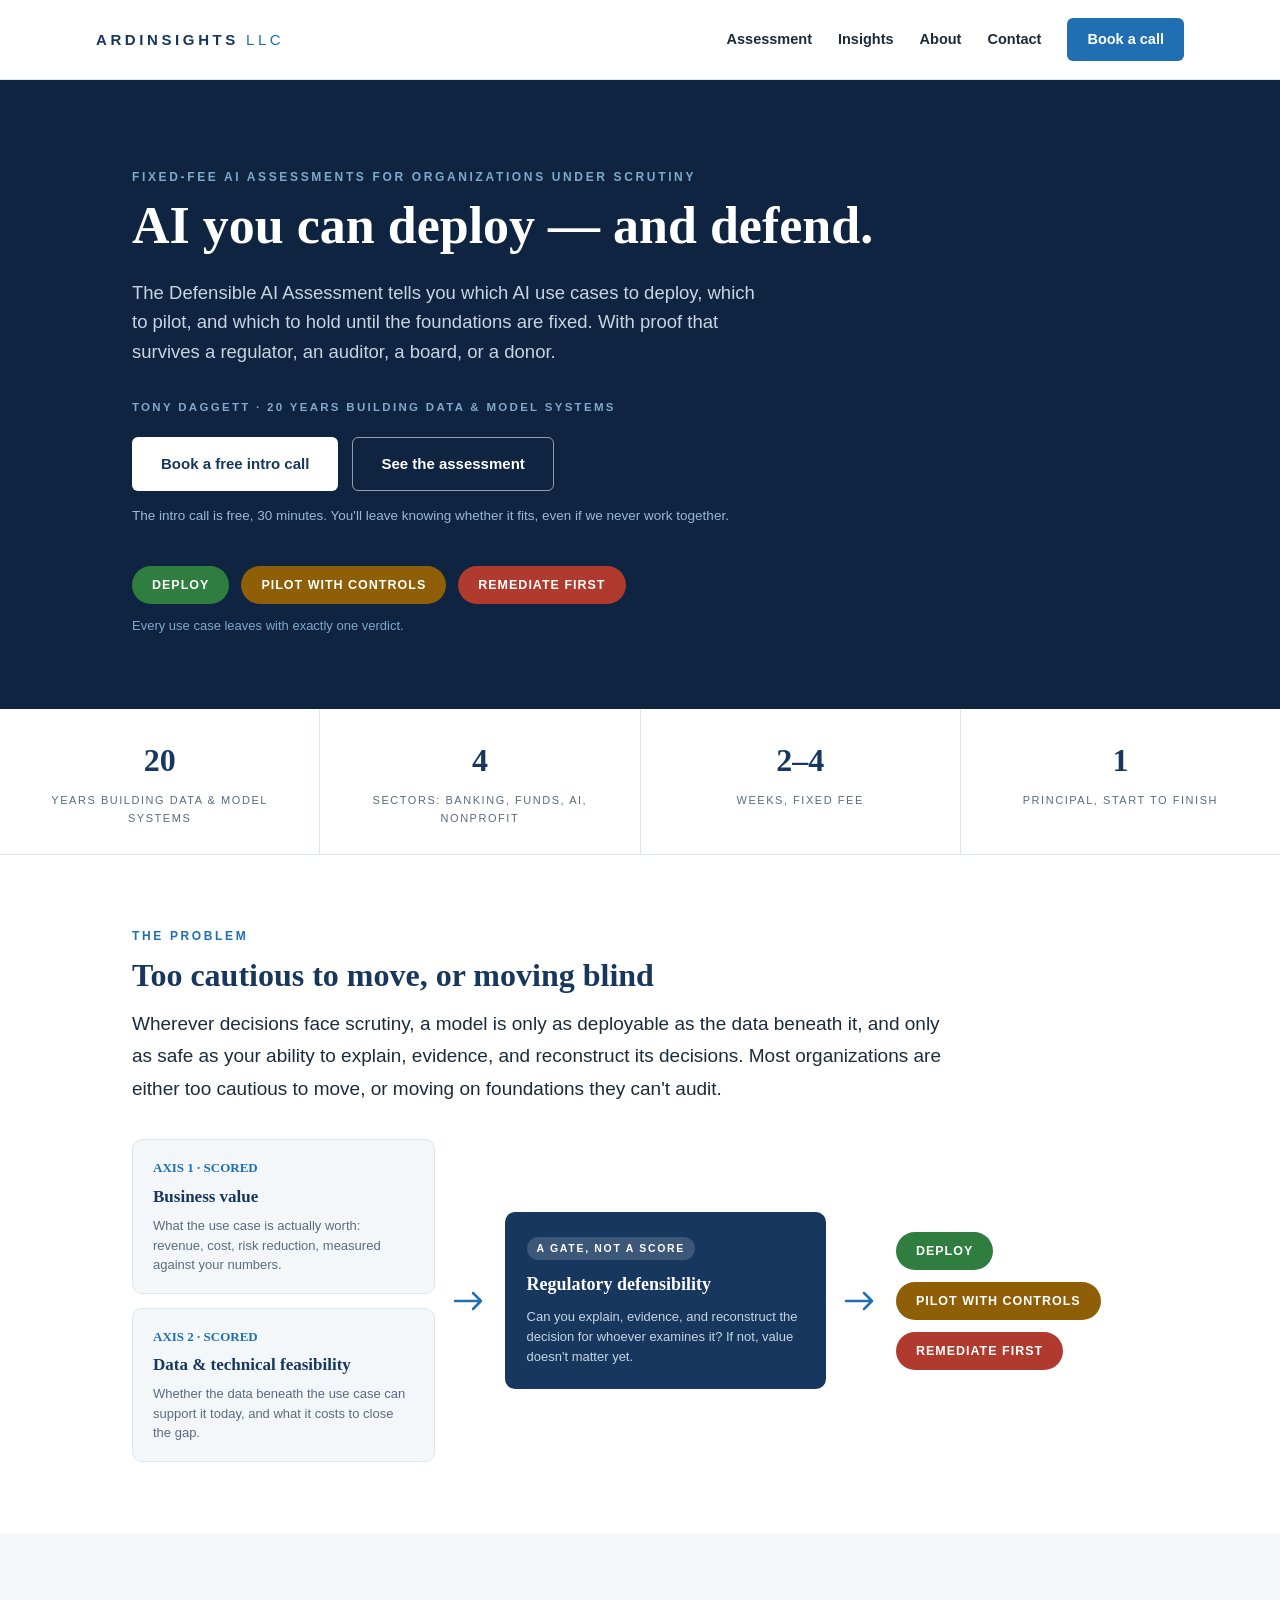
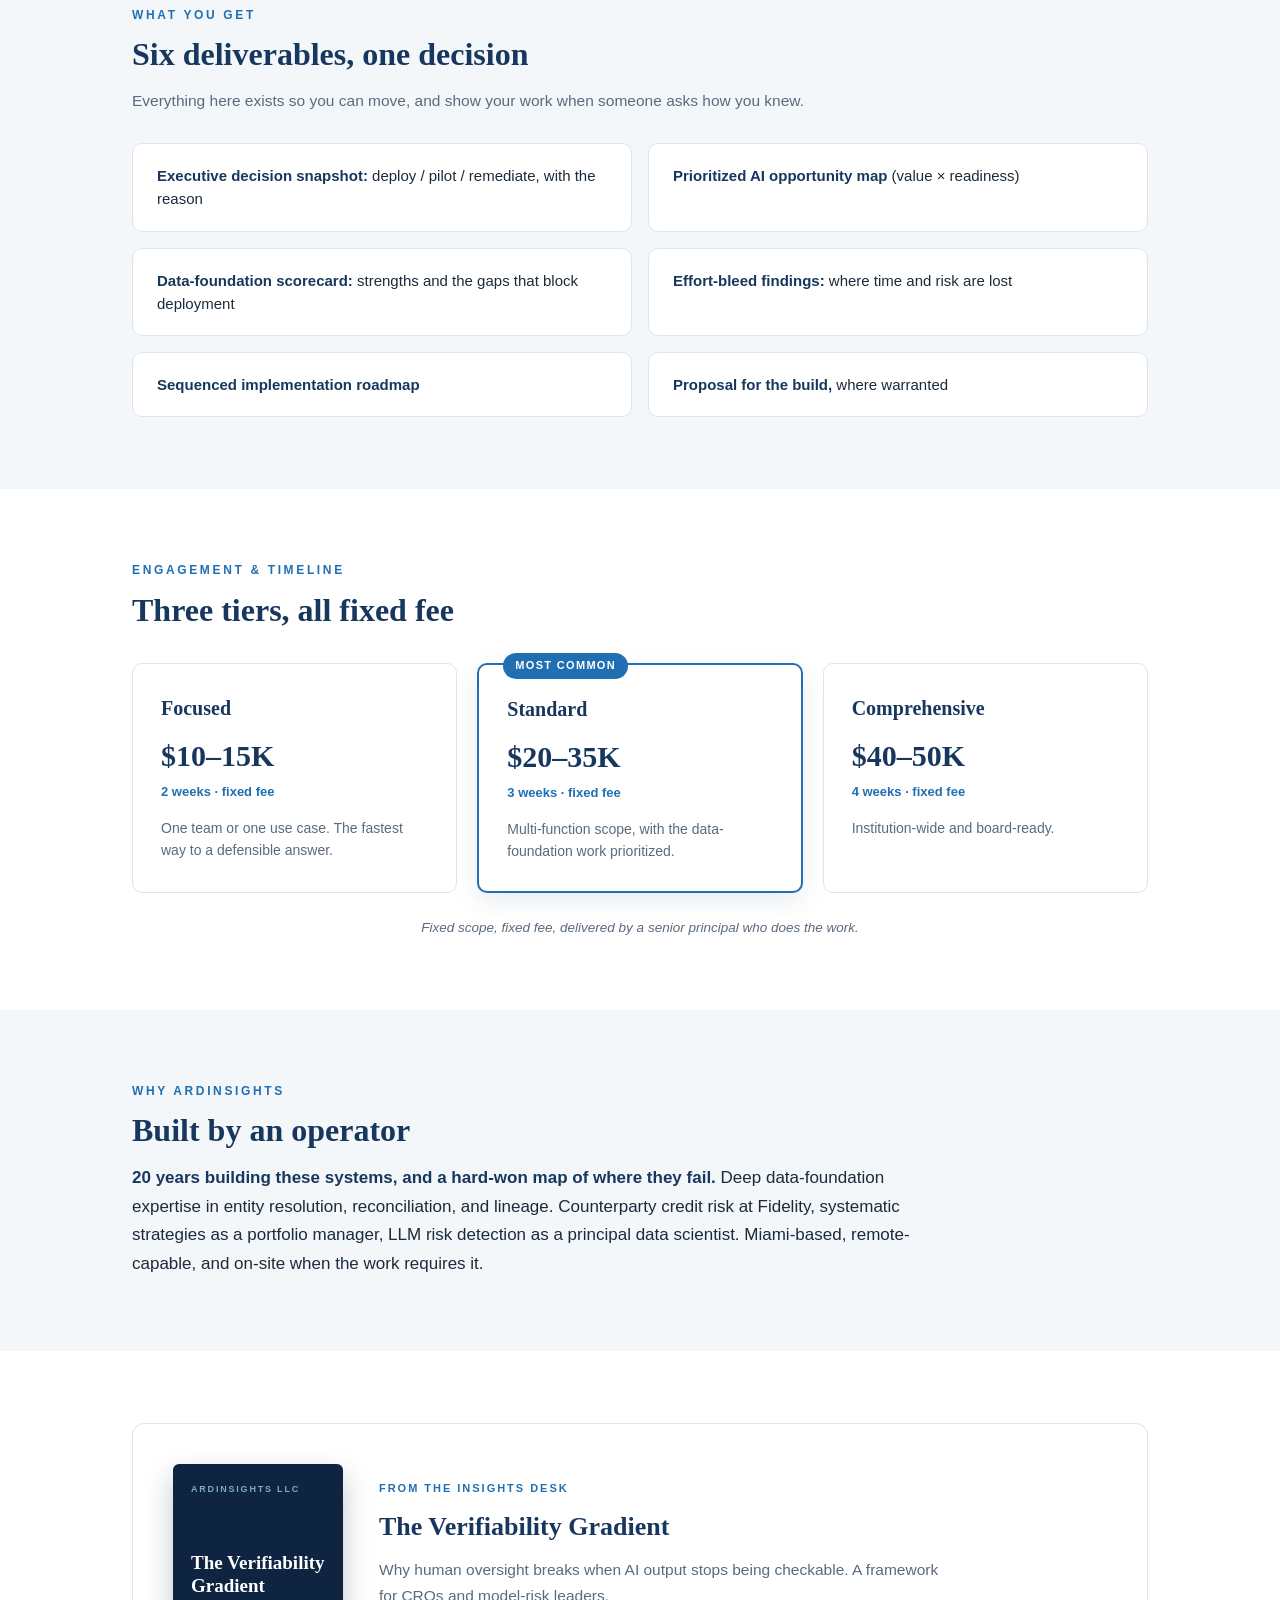
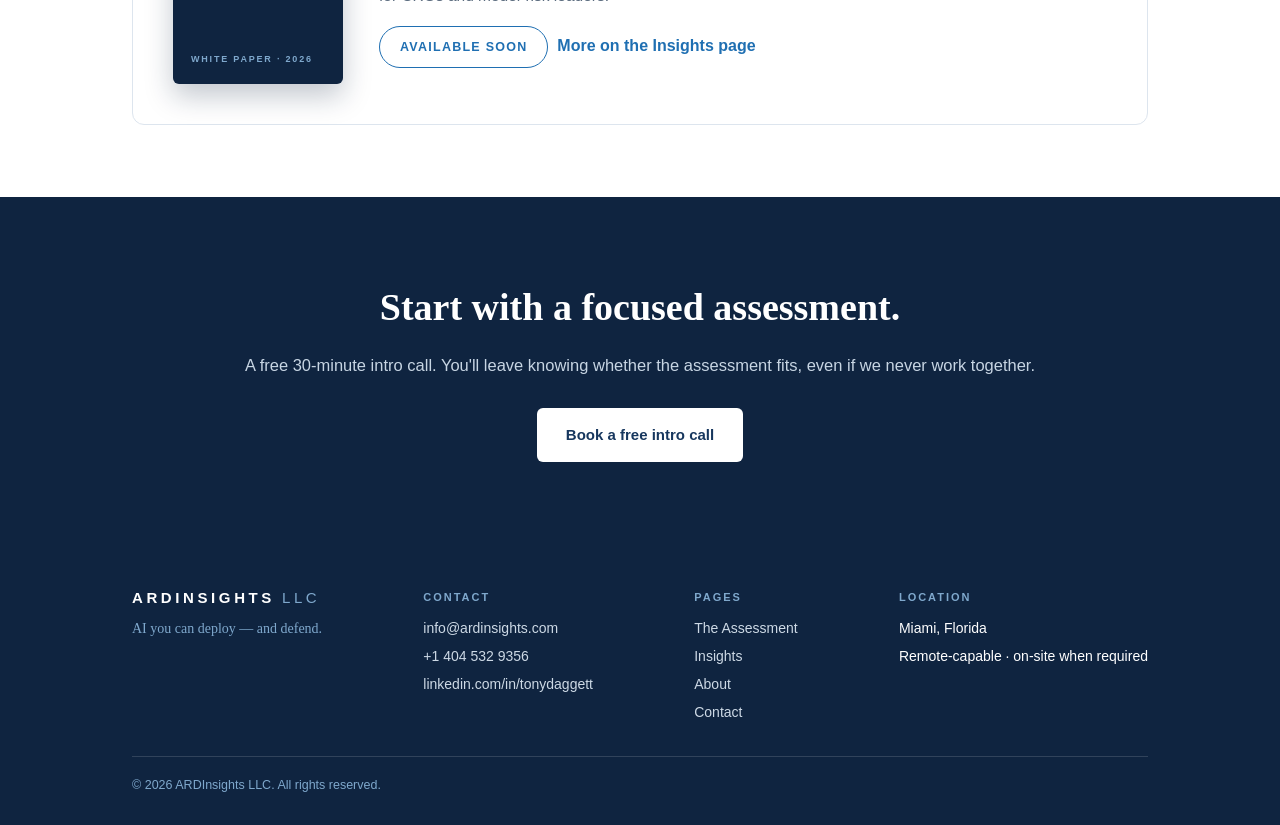
==== commit 3b972935: "Add the three information-bearing visuals - Method flow diagram: scored axes feed the defensibility " ====
--- a/index.html
+++ b/index.html
@@ -4,21 +4,26 @@
 <meta charset="utf-8">
 <meta name="viewport" content="width=device-width,initial-scale=1">
 <title>ARDInsights | The Defensible AI Assessment</title>
-<meta name="description" content="The Defensible AI Assessment tells you which AI use cases to deploy, which to pilot, and which to hold. With proof that survives a regulator, an auditor, a board, or a donor. Fixed scope, fixed fee, 2–4 weeks.">
+<meta name="description" content="A fixed-fee, 2–4 week AI readiness assessment for organizations under scrutiny. Every AI use case leaves with a verdict: deploy, pilot, or remediate.">
 <link rel="canonical" href="https://www.ardinsights.com/">
 <meta property="og:title" content="ARDInsights | The Defensible AI Assessment">
 <meta property="og:description" content="Which AI to deploy, which to pilot, which to hold, and proof it survives scrutiny. Fixed fee, 2–4 weeks.">
 <meta property="og:type" content="website">
 <meta property="og:url" content="https://www.ardinsights.com/">
-<meta property="og:image" content="https://ardinsights.github.io/og-image.png">
+<meta property="og:image" content="https://www.ardinsights.com/og-image.png">
 <meta property="og:image:width" content="1200">
 <meta property="og:image:height" content="630">
 <meta name="twitter:card" content="summary_large_image">
+<meta property="og:site_name" content="ARDInsights">
+<meta property="og:locale" content="en_US">
+<meta property="og:image:alt" content="ARDInsights: AI you can deploy and defend. The Defensible AI Assessment, fixed fee, 2 to 4 weeks.">
 <meta name="theme-color" content="#0F2440">
 <link rel="icon" type="image/svg+xml" href="/favicon.svg">
+<link rel="icon" type="image/png" sizes="48x48" href="/favicon-48.png">
+<link rel="apple-touch-icon" href="/apple-touch-icon.png">
 <link rel="stylesheet" href="/css/site.css">
 <script type="application/ld+json">
-{"@context":"https://schema.org","@type":"ProfessionalService","name":"ARDInsights LLC","url":"https://www.ardinsights.com/","email":"info@ardinsights.com","telephone":"+1-404-532-9356","founder":{"@type":"Person","name":"Tony Daggett"},"address":{"@type":"PostalAddress","addressLocality":"Miami","addressRegion":"FL","addressCountry":"US"},"sameAs":["https://www.linkedin.com/in/tonydaggett"]}
+{"@context":"https://schema.org","@type":"ProfessionalService","name":"ARDInsights LLC","url":"https://www.ardinsights.com/","description":"Fixed-fee AI readiness assessments for organizations under scrutiny: banks, fintechs, lenders, nonprofits, and legal teams.","slogan":"AI you can deploy and defend.","image":"https://www.ardinsights.com/og-image.png","logo":"https://www.ardinsights.com/icon-512.png","priceRange":"$10,000-$50,000","email":"info@ardinsights.com","telephone":"+1-404-532-9356","founder":{"@type":"Person","name":"Tony Daggett","url":"https://www.ardinsights.com/about/"},"address":{"@type":"PostalAddress","addressLocality":"Miami","addressRegion":"FL","addressCountry":"US"},"areaServed":"US","sameAs":["https://www.linkedin.com/in/tonydaggett"]}
 </script>
 </head>
 <body>
@@ -72,10 +77,23 @@
     <div class="kick">The problem</div>
     <h2 class="h2">Too cautious to move, or moving blind</h2>
     <p class="problem-lede">Wherever decisions face scrutiny, a model is only as deployable as the data beneath it, and only as safe as your ability to explain, evidence, and reconstruct its decisions. Most organizations are either too cautious to move, or moving on foundations they can't audit.</p>
-    <div class="axes">
-      <div class="axis"><div class="an">AXIS 1</div><h3 class="at">Business value</h3><p>What the use case is actually worth: revenue, cost, risk reduction, measured against your numbers.</p></div>
-      <div class="axis"><div class="an">AXIS 2</div><h3 class="at">Data &amp; technical feasibility</h3><p>Whether the data beneath the use case can support it today, and what it costs to close the gap.</p></div>
-      <div class="axis gate"><div class="gate-tag">A GATE, NOT A SCORE</div><h3 class="at">Regulatory defensibility</h3><p>Can you explain, evidence, and reconstruct the decision for whoever examines it? If not, value doesn't matter yet.</p></div>
+    <div class="method-flow">
+      <div class="mf-axes">
+        <div class="mf-axis"><div class="an">AXIS 1 · SCORED</div><h3 class="at">Business value</h3><p>What the use case is actually worth: revenue, cost, risk reduction, measured against your numbers.</p></div>
+        <div class="mf-axis"><div class="an">AXIS 2 · SCORED</div><h3 class="at">Data &amp; technical feasibility</h3><p>Whether the data beneath the use case can support it today, and what it costs to close the gap.</p></div>
+      </div>
+      <div class="mf-arrow"><svg width="34" height="24" viewBox="0 0 34 24" fill="none" aria-hidden="true"><path d="M2 12h26m0 0-8-8m8 8-8 8" stroke="#1F6FB2" stroke-width="2.5" stroke-linecap="round" stroke-linejoin="round"/></svg></div>
+      <div class="mf-gate">
+        <span class="gate-tag">A GATE, NOT A SCORE</span>
+        <h3 class="gt">Regulatory defensibility</h3>
+        <p>Can you explain, evidence, and reconstruct the decision for whoever examines it? If not, value doesn't matter yet.</p>
+      </div>
+      <div class="mf-arrow"><svg width="34" height="24" viewBox="0 0 34 24" fill="none" aria-hidden="true"><path d="M2 12h26m0 0-8-8m8 8-8 8" stroke="#1F6FB2" stroke-width="2.5" stroke-linecap="round" stroke-linejoin="round"/></svg></div>
+      <div class="mf-verdicts">
+        <span class="pill deploy">DEPLOY</span>
+        <span class="pill pilot">PILOT WITH CONTROLS</span>
+        <span class="pill remediate">REMEDIATE FIRST</span>
+      </div>
     </div>
   </div>
 </section>
--- a/css/site.css
+++ b/css/site.css
@@ -257,3 +257,55 @@
   .links{display:none;position:absolute;top:100%;left:0;right:0;background:#fff;border-bottom:1px solid var(--line);flex-direction:column;align-items:flex-start;padding:18px 24px;gap:16px;z-index:50}
   header.open .links{display:flex}
 }
+
+/* Method flow diagram */
+.method-flow{display:flex;align-items:center;gap:18px;margin-top:34px}
+.mf-axes{display:flex;flex-direction:column;gap:14px;flex:1.2}
+.mf-axis{background:var(--mist);border:1px solid var(--line);border-radius:10px;padding:18px 20px}
+.mf-axis .an{font-family:var(--serif);font-size:13px;color:var(--azure);font-weight:700;margin-bottom:4px}
+.mf-axis .at{font-family:var(--serif);font-size:17px;color:var(--navy);font-weight:700}
+.mf-axis p{font-size:13px;line-height:1.5;color:var(--muted);margin-top:6px}
+.mf-arrow{flex:none}
+.mf-arrow svg{display:block}
+.mf-gate{flex:1.1;background:var(--navy);border-radius:10px;padding:22px;color:#fff}
+.mf-gate .gate-tag{background:rgba(255,255,255,.16)}
+.mf-gate .gt{font-family:var(--serif);font-size:18px;font-weight:700;color:#fff;margin-bottom:8px}
+.mf-gate p{font-size:13px;line-height:1.55;color:#C7D5E3}
+.mf-verdicts{flex:1;display:flex;flex-direction:column;gap:12px;align-items:flex-start}
+.mf-caption{margin-top:16px;font-size:13.5px;color:var(--muted);font-style:italic}
+
+/* Sample decision snapshot */
+.sample{margin-top:30px;background:#fff;border:1px solid var(--line);border-radius:12px;overflow:hidden}
+.sample .shd{padding:16px 24px;border-bottom:1px solid var(--line);font-size:11px;letter-spacing:.18em;font-weight:700;color:var(--azure)}
+.srow{display:flex;align-items:center;gap:18px;padding:16px 24px;border-bottom:1px solid var(--line)}
+.srow:last-of-type{border-bottom:none}
+.srow .sc{flex:1.2;font-weight:600;font-size:15px;color:var(--navy)}
+.srow .sp{flex:none;width:200px}
+.srow .sp .pill{font-size:11px;padding:7px 14px}
+.srow .sw2{flex:1.6;font-size:13.5px;color:var(--muted);line-height:1.5}
+.sample .sfoot{padding:12px 24px;font-size:12px;color:var(--muted);font-style:italic;background:var(--mist);border-top:1px solid var(--line)}
+
+/* Engagement arc timeline */
+.arc{display:flex;gap:20px;margin-top:34px}
+.arc-step{flex:1;position:relative;padding-top:56px;text-align:center}
+.arc-step::before{content:'';position:absolute;top:20px;left:0;right:0;height:2px;background:var(--line)}
+.arc-step:first-child::before{left:50%}
+.arc-step:last-child::before{right:50%}
+.arc-num{position:absolute;top:0;left:50%;transform:translateX(-50%);width:40px;height:40px;border-radius:50%;background:var(--navy);color:#fff;font-family:var(--serif);font-weight:700;font-size:18px;display:flex;align-items:center;justify-content:center;border:3px solid var(--mist)}
+.arc-wk{font-size:12px;color:var(--azure);font-weight:700;margin-bottom:4px}
+.arc-t{font-family:var(--serif);font-size:17px;color:var(--navy);font-weight:700;margin-bottom:6px}
+.arc-step p{font-size:13.5px;line-height:1.55;color:var(--muted)}
+
+@media (max-width:900px){
+  .method-flow{flex-direction:column;align-items:stretch}
+  .mf-arrow{transform:rotate(90deg);align-self:center}
+  .mf-verdicts{flex-direction:row;flex-wrap:wrap}
+  .srow{flex-wrap:wrap;gap:8px}
+  .srow .sp{width:auto}
+  .srow .sc{flex:1 1 100%}
+  .srow .sw2{flex:1 1 100%}
+  .arc{flex-direction:column;gap:26px}
+  .arc-step{padding-top:0;padding-left:56px;text-align:left}
+  .arc-step::before{display:none}
+  .arc-num{left:0;top:0;transform:none}
+}
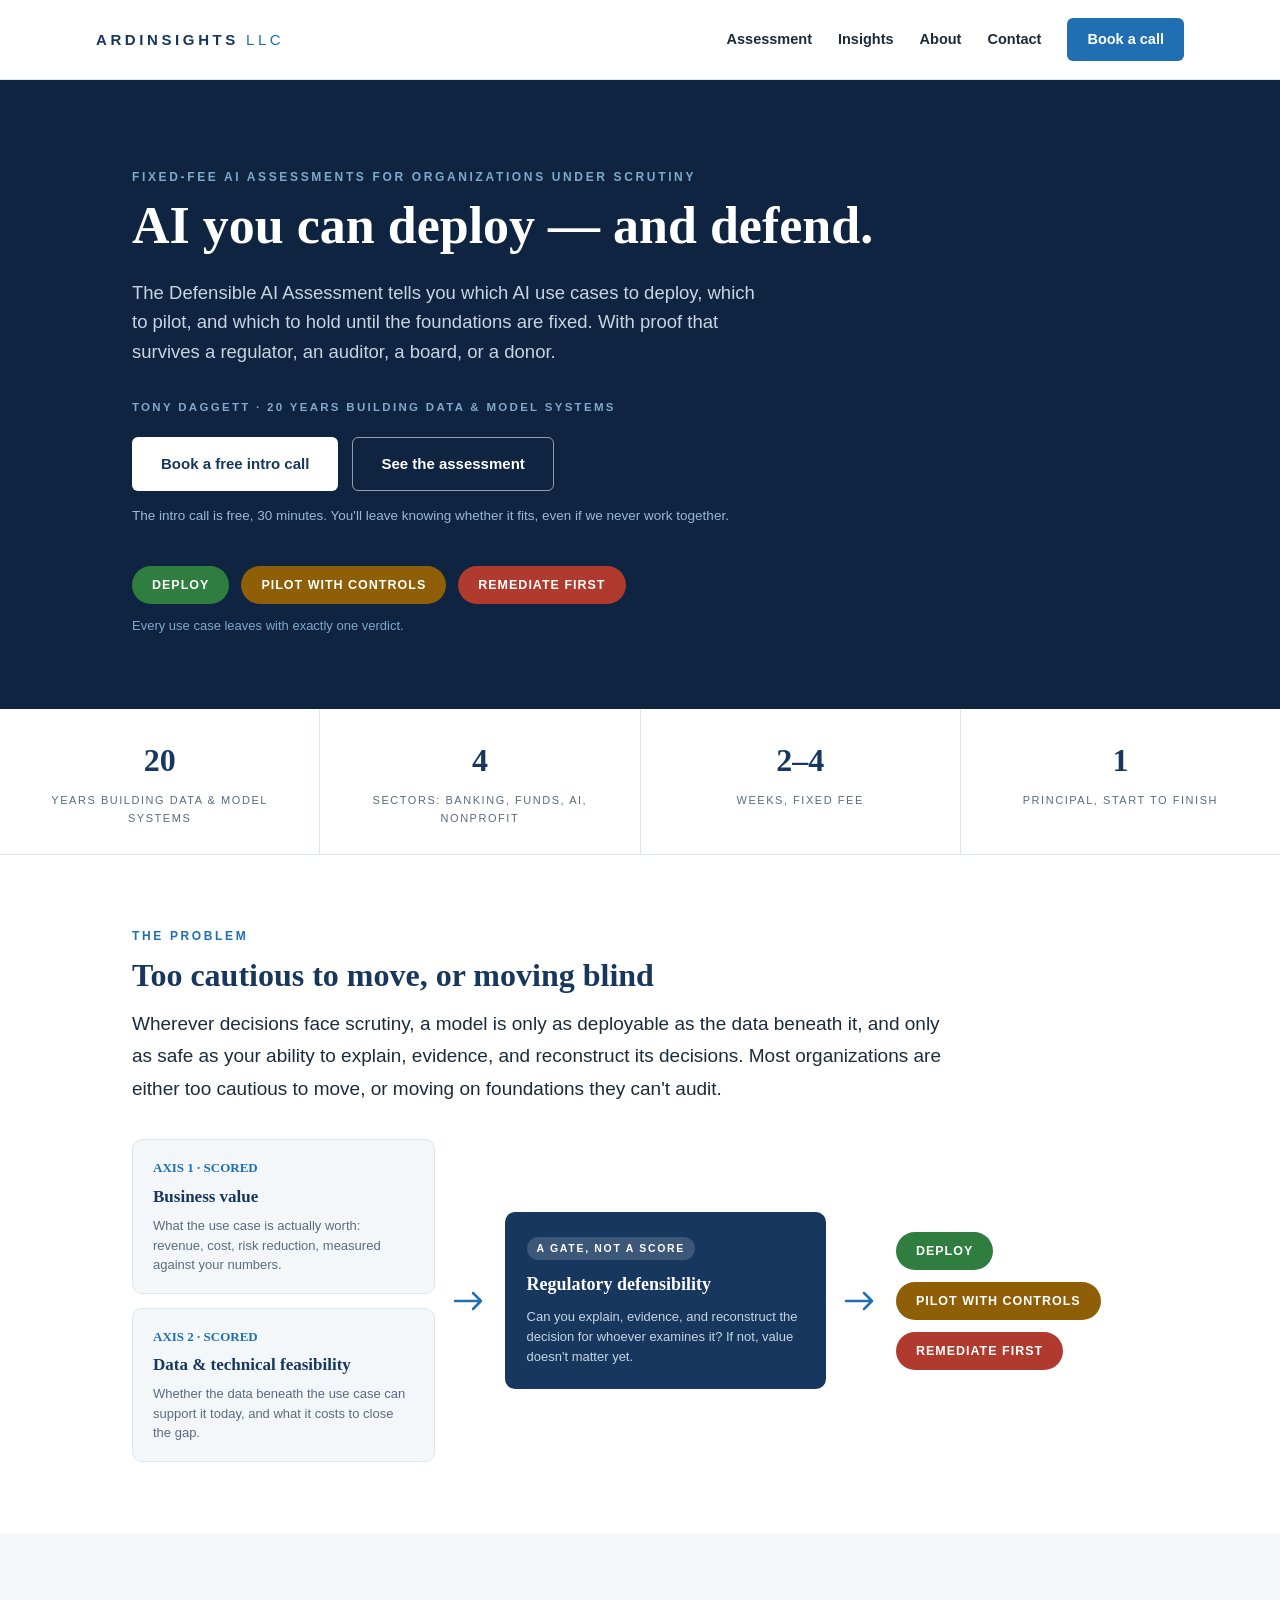
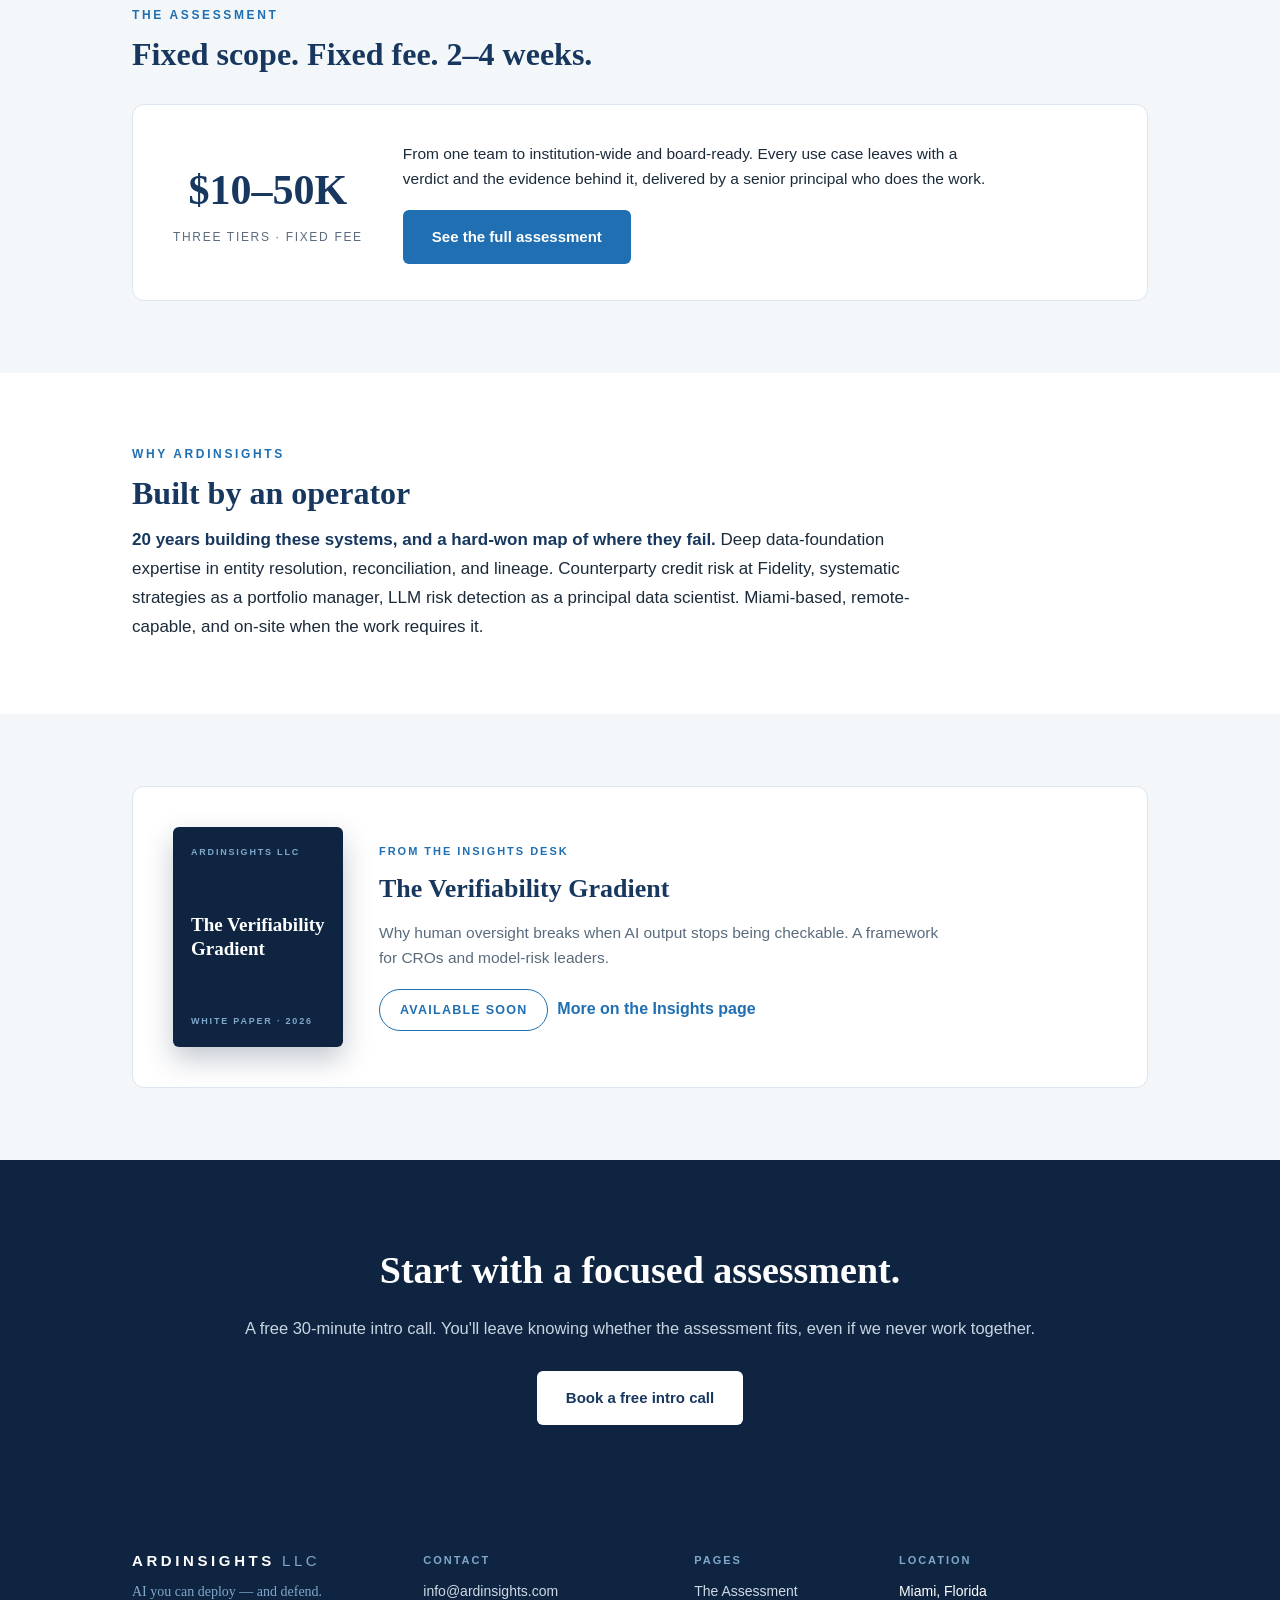
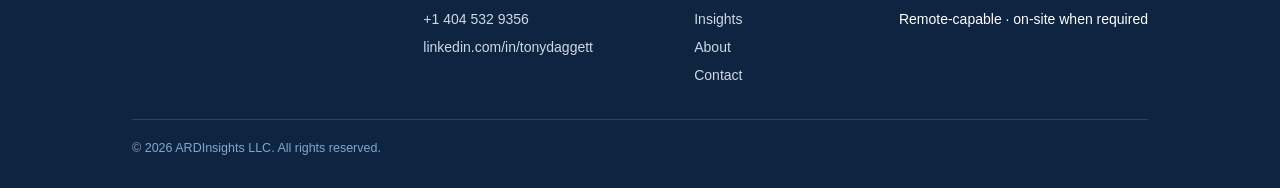
==== commit 5e4b443d: "Differentiate homepage from the Assessment page Homepage drops the duplicated six-deliverables grid " ====
--- a/index.html
+++ b/index.html
@@ -100,50 +100,22 @@
 
 <section class="alt">
   <div class="wrap">
-    <div class="kick">What you get</div>
-    <h2 class="h2">Six deliverables, one decision</h2>
-    <p class="lede">Everything here exists so you can move, and show your work when someone asks how you knew.</p>
-    <div class="grid6">
-      <div class="g"><b>Executive decision snapshot:</b> deploy / pilot / remediate, with the reason</div>
-      <div class="g"><b>Prioritized AI opportunity map</b> (value × readiness)</div>
-      <div class="g"><b>Data-foundation scorecard:</b> strengths and the gaps that block deployment</div>
-      <div class="g"><b>Effort-bleed findings:</b> where time and risk are lost</div>
-      <div class="g"><b>Sequenced implementation roadmap</b></div>
-      <div class="g"><b>Proposal for the build,</b> where warranted</div>
+    <div class="kick">The assessment</div>
+    <h2 class="h2">Fixed scope. Fixed fee. 2–4 weeks.</h2>
+    <div class="offer">
+      <div class="op">
+        <div class="n">$10–50K</div>
+        <div class="l">Three tiers · fixed fee</div>
+      </div>
+      <div class="ob">
+        <p>From one team to institution-wide and board-ready. Every use case leaves with a verdict and the evidence behind it, delivered by a senior principal who does the work.</p>
+        <a class="btn btn-azure" href="/assessment/">See the full assessment</a>
+      </div>
     </div>
   </div>
 </section>
 
 <section>
-  <div class="wrap">
-    <div class="kick">Engagement &amp; timeline</div>
-    <h2 class="h2">Three tiers, all fixed fee</h2>
-    <div class="tiers">
-      <div class="tier">
-        <h3 class="tname">Focused</h3>
-        <div class="price">$10–15K</div>
-        <div class="terms">2 weeks · fixed fee</div>
-        <p class="scope">One team or one use case. The fastest way to a defensible answer.</p>
-      </div>
-      <div class="tier featured">
-        <div class="flag">MOST COMMON</div>
-        <h3 class="tname">Standard</h3>
-        <div class="price">$20–35K</div>
-        <div class="terms">3 weeks · fixed fee</div>
-        <p class="scope">Multi-function scope, with the data-foundation work prioritized.</p>
-      </div>
-      <div class="tier">
-        <h3 class="tname">Comprehensive</h3>
-        <div class="price">$40–50K</div>
-        <div class="terms">4 weeks · fixed fee</div>
-        <p class="scope">Institution-wide and board-ready.</p>
-      </div>
-    </div>
-    <div class="tierfoot">Fixed scope, fixed fee, delivered by a senior principal who does the work.</div>
-  </div>
-</section>
-
-<section class="alt">
   <div class="wrap">
     <div class="kick">Why ARDInsights</div>
     <h2 class="h2">Built by an operator</h2>
@@ -151,7 +123,7 @@
   </div>
 </section>
 
-<section>
+<section class="alt">
   <div class="wrap">
     <div class="paper">
       <div class="cover">
--- a/css/site.css
+++ b/css/site.css
@@ -274,6 +274,13 @@
 .mf-verdicts{flex:1;display:flex;flex-direction:column;gap:12px;align-items:flex-start}
 .mf-caption{margin-top:16px;font-size:13.5px;color:var(--muted);font-style:italic}
 
+/* Compact assessment offer band (homepage) */
+.offer{display:flex;align-items:center;gap:40px;background:#fff;border:1px solid var(--line);border-radius:12px;padding:36px 40px;margin-top:30px}
+.offer .op{flex:none;text-align:center}
+.offer .op .n{font-family:var(--serif);font-size:42px;font-weight:700;color:var(--navy)}
+.offer .op .l{font-size:12px;letter-spacing:.14em;text-transform:uppercase;color:var(--muted);margin-top:4px}
+.offer .ob p{font-size:15.5px;line-height:1.65;margin-bottom:18px;max-width:600px}
+
 /* Sample decision snapshot */
 .sample{margin-top:30px;background:#fff;border:1px solid var(--line);border-radius:12px;overflow:hidden}
 .sample .shd{padding:16px 24px;border-bottom:1px solid var(--line);font-size:11px;letter-spacing:.18em;font-weight:700;color:var(--azure)}
@@ -297,6 +304,7 @@
 .arc-step p{font-size:13.5px;line-height:1.55;color:var(--muted)}
 
 @media (max-width:900px){
+  .offer{flex-direction:column;align-items:flex-start;gap:20px}
   .method-flow{flex-direction:column;align-items:stretch}
   .mf-arrow{transform:rotate(90deg);align-self:center}
   .mf-verdicts{flex-direction:row;flex-wrap:wrap}
